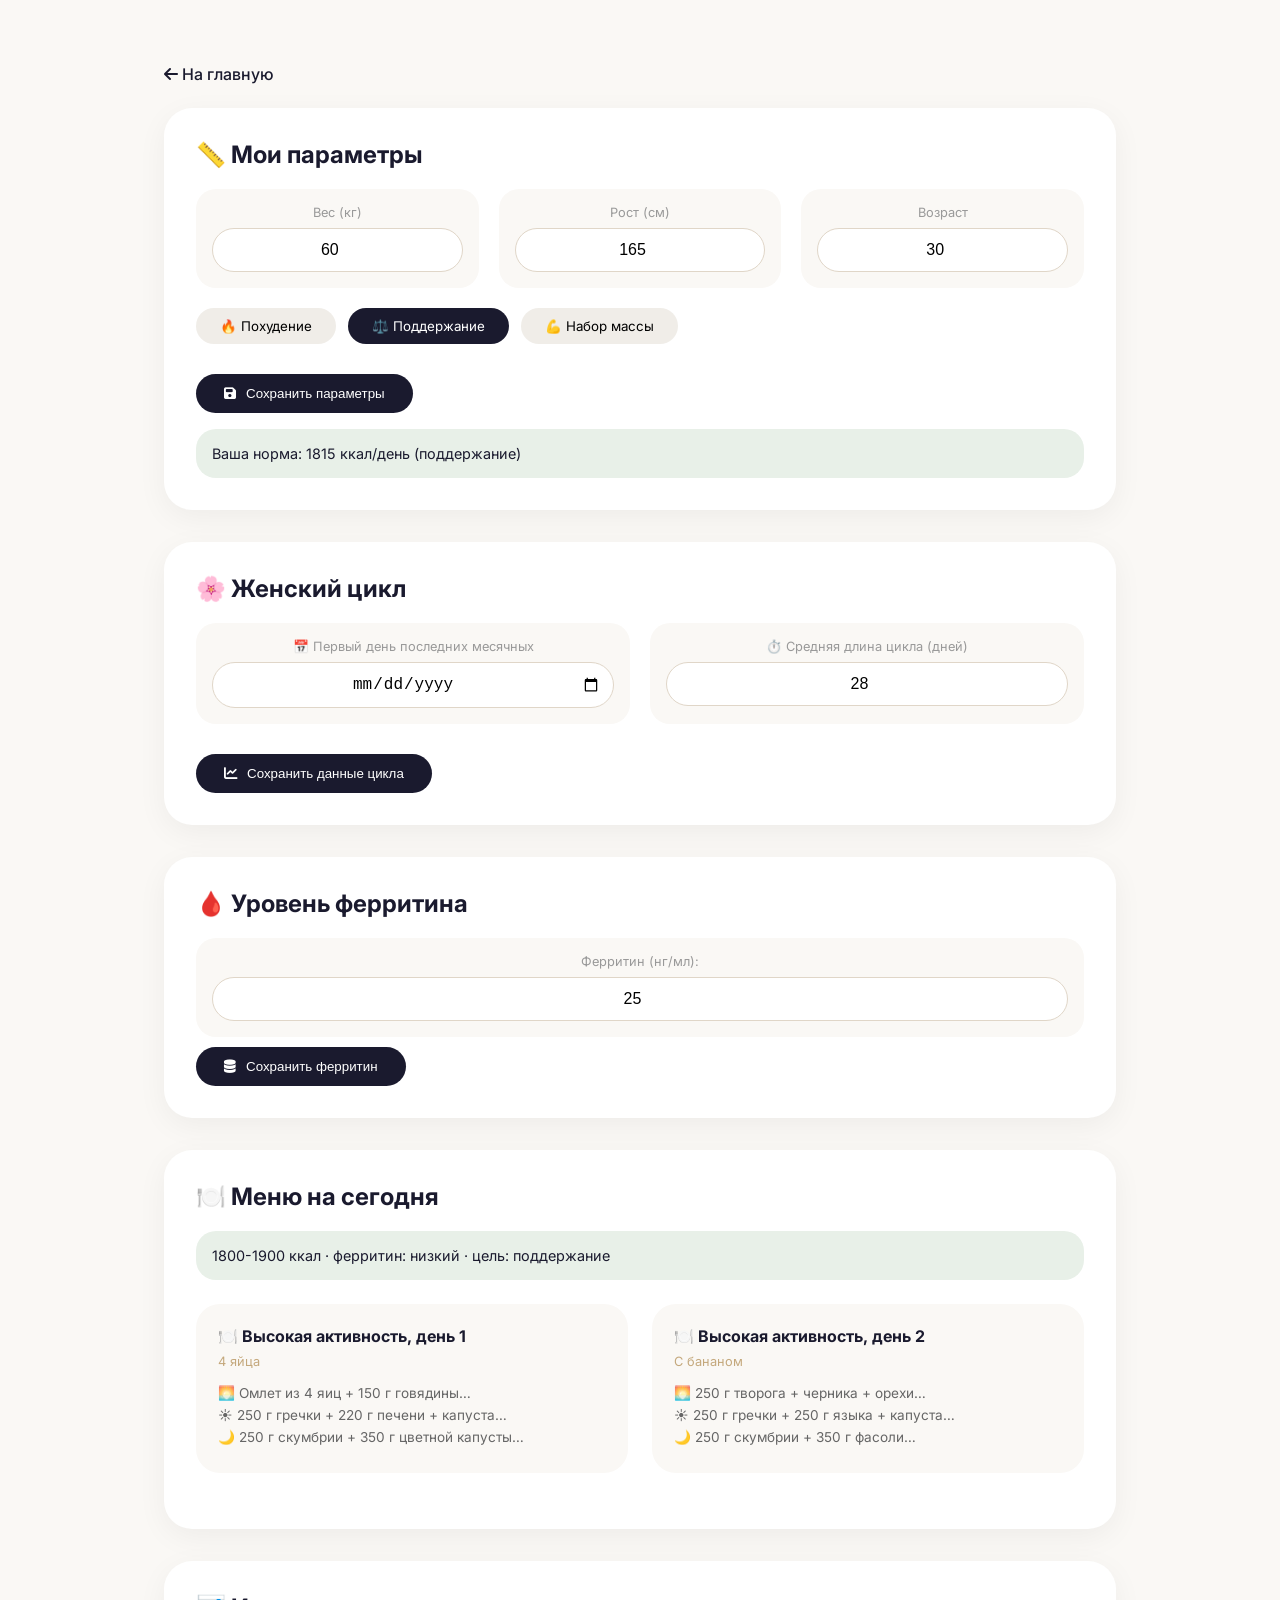
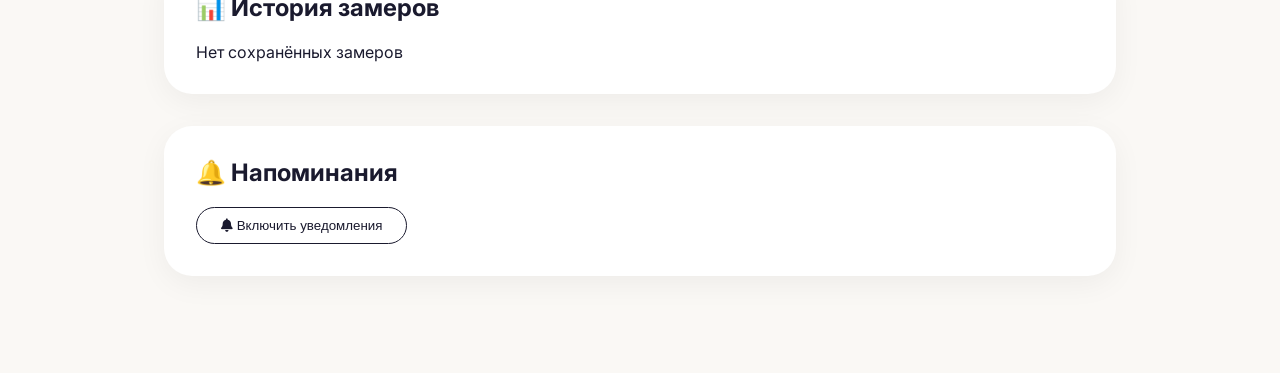
==== dashboard.html @ 151fe9fb "dashboard.html" ====
<!DOCTYPE html>
<html lang="ru">
<head>
    <meta charset="UTF-8">
    <meta name="viewport" content="width=device-width, initial-scale=1.0, viewport-fit=cover">
    <title>Личный кабинет | Валерия Радкова</title>
    <link href="https://fonts.googleapis.com/css2?family=Inter:opsz,wght@14..32,300;400;500;600;700&display=swap" rel="stylesheet">
    <link rel="stylesheet" href="https://cdnjs.cloudflare.com/ajax/libs/font-awesome/6.5.1/css/all.min.css">
    <style>
        * { margin: 0; padding: 0; box-sizing: border-box; }
        body { font-family: 'Inter', sans-serif; background: #faf8f5; color: #1a1a2e; }
        .container { max-width: 1000px; margin: 40px auto; padding: 24px; }
        .card { background: white; border-radius: 28px; padding: 32px; margin-bottom: 32px; box-shadow: 0 8px 30px rgba(0,0,0,0.05); }
        h2 { font-size: 1.5rem; margin-bottom: 20px; }
        .grid { display: grid; grid-template-columns: repeat(auto-fit, minmax(160px, 1fr)); gap: 20px; margin: 20px 0; }
        .field { background: #faf8f5; padding: 16px; border-radius: 20px; text-align: center; }
        .field label { display: block; font-size: 0.8rem; color: #999; margin-bottom: 8px; }
        .field input { width: 100%; padding: 12px; border: 1px solid #e0d6c8; border-radius: 40px; text-align: center; font-size: 1rem; }
        .goal-group { display: flex; gap: 12px; flex-wrap: wrap; margin: 20px 0; }
        .goal-btn { background: #f0ede8; border: none; padding: 10px 24px; border-radius: 40px; cursor: pointer; font-family: 'Inter', sans-serif; }
        .goal-btn.active { background: #1a1a2e; color: white; }
        .btn { background: #1a1a2e; color: white; padding: 12px 28px; border: none; border-radius: 40px; cursor: pointer; display: inline-flex; align-items: center; gap: 10px; margin-top: 10px; }
        .btn-outline { background: transparent; border: 1.5px solid #1a1a2e; color: #1a1a2e; padding: 10px 24px; border-radius: 40px; cursor: pointer; }
        .menu-grid { display: grid; grid-template-columns: repeat(auto-fit, minmax(300px, 1fr)); gap: 24px; margin: 24px 0; }
        .menu-card { background: #faf8f5; border-radius: 24px; padding: 20px; cursor: pointer; border: 2px solid transparent; }
        .menu-card.selected { border-color: #4a7c59; background: #f0f5f0; }
        .menu-card h4 { margin-bottom: 8px; }
        .menu-desc { font-size: 0.8rem; color: #c4a87c; margin-bottom: 16px; }
        .meal-preview p { font-size: 0.85rem; color: #666; margin: 6px 0; }
        .meal-detail { display: grid; grid-template-columns: repeat(auto-fit, minmax(180px, 1fr)); gap: 16px; margin: 20px 0; }
        .meal-item { background: white; padding: 16px; border-radius: 20px; }
        .recipe-link { margin-top: 10px; font-size: 0.8rem; color: #c4a87c; display: inline-block; text-decoration: none; }
        .back-link { display: inline-block; margin-bottom: 24px; color: #1a1a2e; text-decoration: none; font-weight: 500; }
        table { width: 100%; border-collapse: collapse; margin-top: 20px; }
        th, td { padding: 12px; text-align: left; border-bottom: 1px solid #eee; }
        th { background: #faf8f5; }
        .hidden { display: none; }
        .info-text { background: #e8f0e8; padding: 16px; border-radius: 20px; margin-top: 16px; font-size: 0.9rem; }
        .cycle-phase { font-weight: bold; color: #c4a87c; }
        @media (max-width: 600px) { .container { margin: 20px auto; padding: 16px; } .card { padding: 24px; } }
    </style>
</head>
<body>
<div class="container">
    <a href="index.html" class="back-link"><i class="fas fa-arrow-left"></i> На главную</a>

    <!-- Параметры -->
    <div class="card">
        <h2>📏 Мои параметры</h2>
        <div class="grid">
            <div class="field"><label>Вес (кг)</label><input type="number" id="weight" step="0.1" placeholder="55.5" value="60"></div>
            <div class="field"><label>Рост (см)</label><input type="number" id="height" step="1" placeholder="165" value="165"></div>
            <div class="field"><label>Возраст</label><input type="number" id="age" step="1" placeholder="30" value="30"></div>
        </div>
        <div class="goal-group">
            <button class="goal-btn" data-goal="loss">🔥 Похудение</button>
            <button class="goal-btn active" data-goal="maintain">⚖️ Поддержание</button>
            <button class="goal-btn" data-goal="gain">💪 Набор массы</button>
        </div>
        <button id="saveParamsBtn" class="btn"><i class="fas fa-save"></i> Сохранить параметры</button>
        <div id="calorieDisplay" class="info-text hidden"></div>
    </div>

    <!-- Календарь цикла -->
    <div class="card">
        <h2>🌸 Женский цикл</h2>
        <div class="grid">
            <div class="field"><label>📅 Первый день последних месячных</label><input type="date" id="lastPeriod"></div>
            <div class="field"><label>⏱️ Средняя длина цикла (дней)</label><input type="number" id="cycleLength" value="28" min="21" max="35"></div>
        </div>
        <button id="saveCycleBtn" class="btn"><i class="fas fa-chart-line"></i> Сохранить данные цикла</button>
        <div id="cycleDisplay" class="info-text hidden"></div>
    </div>

    <!-- Ферритин -->
    <div class="card">
        <h2>🩸 Уровень ферритина</h2>
        <div class="field"><label>Ферритин (нг/мл):</label><input type="number" id="ferritin" step="1" placeholder="например, 25" value="25"></div>
        <button id="saveFerritinBtn" class="btn"><i class="fas fa-database"></i> Сохранить ферритин</button>
    </div>

    <!-- Меню -->
    <div class="card" id="menuBlock">
        <h2>🍽️ Меню на сегодня</h2>
        <div id="menuInfo" class="info-text"></div>
        <div id="menuOptions" class="menu-grid"></div>
        <div id="selectedMenuBlock" class="hidden" style="margin-top: 32px; padding: 24px; background: #e8f0e8; border-radius: 24px;">
            <h3>✅ Вы выбрали меню:</h3>
            <div id="selectedMenuDetails"></div>
            <button id="saveMenuBtn" class="btn"><i class="fas fa-heart"></i> Сохранить в мою кулинарную книгу</button>
        </div>
    </div>

    <!-- История -->
    <div class="card">
        <h2>📊 История замеров</h2>
        <div id="historyTable"></div>
    </div>

    <!-- Напоминания -->
    <div class="card">
        <h2>🔔 Напоминания</h2>
        <button id="notifyBtn" class="btn-outline"><i class="fas fa-bell"></i> Включить уведомления</button>
    </div>
</div>

<script>
    // ========== БАЗА МЕНЮ ==========
    const MENUS = {
        low: {
            1200: [
                { id: "low_1200_1", title: "Восстанавливающее меню, день 1", desc: "Насыщено железом", breakfast: "Омлет из 2 яиц + 50 г говядины + шпинат + перец", lunch: "120 г гречки + 100 г печени + салат из капусты", dinner: "130 г скумбрии + 200 г цветной капусты", snack: "150 мл кефира" },
                { id: "low_1200_2", title: "Восстанавливающее меню, день 2", desc: "Чечевица и печень", breakfast: "2 яйца пашот + 100 г говядины + руккола", lunch: "150 г чечевичного супа + 100 г курицы", dinner: "150 г куриной печени + 200 г брокколи", snack: "1 яблоко" }
            ],
            1350: [
                { id: "low_1350_1", title: "Энергия + железо, день 1", desc: "+ яйцо и овощи", breakfast: "Омлет из 2 яиц + 70 г говядины + шпинат", lunch: "150 г гречки + 120 г печени + капуста", dinner: "170 г скумбрии + 200 г цветной капусты", snack: "150 мл кефира + ягоды" },
                { id: "low_1350_2", title: "Энергия + железо, день 2", desc: "С апельсином", breakfast: "2 яйца пашот + 120 г говядины + руккола", lunch: "170 г чечевичного супа + 120 г курицы", dinner: "170 г куриной печени + 200 г брокколи", snack: "1 апельсин + орехи" }
            ],
            1450: [
                { id: "low_1450_1", title: "Плюс творог, день 1", desc: "+ творог", breakfast: "Омлет + 70 г говядины + шпинат", lunch: "170 г гречки + 120 г печени + капуста", dinner: "170 г скумбрии + 200 г цветной капусты", snack: "150 мл кефира + черника" },
                { id: "low_1450_2", title: "Плюс творог, день 2", desc: "Творог на завтрак", breakfast: "150 г творога + черника + орехи", lunch: "170 г гречки + 150 г языка + капуста", dinner: "170 г скумбрии + 200 г фасоли", snack: "1 апельсин + миндаль" }
            ],
            1550: [
                { id: "low_1550_1", title: "Максимум белка, день 1", desc: "3 яйца", breakfast: "Омлет из 3 яиц + 80 г говядины", lunch: "180 г гречки + 150 г печени + капуста", dinner: "180 г скумбрии + 220 г цветной капусты", snack: "200 мл кефира + черника" },
                { id: "low_1550_2", title: "Максимум белка, день 2", desc: "С фруктами", breakfast: "2 яйца пашот + 150 г говядины", lunch: "180 г чечевичного супа + 150 г курицы", dinner: "180 г куриной печени + 220 г брокколи", snack: "1 яблоко + 1 апельсин + орехи" }
            ],
            1650: [
                { id: "low_1650_1", title: "Усиленное меню, день 1", desc: "2 тоста", breakfast: "Омлет + 100 г говядины + шпинат + тост", lunch: "200 г гречки + 180 г печени + капуста", dinner: "200 г скумбрии + 250 г цветной капусты", snack: "200 мл кефира + черника + орехи" },
                { id: "low_1650_2", title: "Усиленное меню, день 2", desc: "С грушей", breakfast: "200 г творога + черника + орехи", lunch: "200 г гречки + 200 г языка + капуста", dinner: "200 г скумбрии + 250 г фасоли", snack: "1 апельсин + 1 киви + орехи" }
            ],
            1750: [
                { id: "low_1750_1", title: "Интенсивное, день 1", desc: "Максимум овощей", breakfast: "Омлет + 120 г говядины + шпинат + тост", lunch: "220 г гречки + 200 г печени + капуста", dinner: "220 г скумбрии + 300 г цветной капусты", snack: "200 мл кефира + черника + яблоко" },
                { id: "low_1750_2", title: "Интенсивное, день 2", desc: "Двойной перекус", breakfast: "2 яйца пашот + 200 г говядины", lunch: "220 г чечевичного супа + 200 г курицы", dinner: "220 г куриной печени + 300 г брокколи", snack: "яблоко + апельсин + груша + орехи" }
            ],
            1850: [
                { id: "low_1850_1", title: "Высокая активность, день 1", desc: "4 яйца", breakfast: "Омлет из 4 яиц + 150 г говядины", lunch: "250 г гречки + 220 г печени + капуста", dinner: "250 г скумбрии + 350 г цветной капусты", snack: "250 мл кефира + черника + яблоко" },
                { id: "low_1850_2", title: "Высокая активность, день 2", desc: "С бананом", breakfast: "250 г творога + черника + орехи", lunch: "250 г гречки + 250 г языка + капуста", dinner: "250 г скумбрии + 350 г фасоли", snack: "апельсин + банан + орехи" }
            ],
            1950: [
                { id: "low_1950_1", title: "Максимальная порция, день 1", desc: "Сытное", breakfast: "Омлет из 4 яиц + 180 г говядины", lunch: "280 г гречки + 250 г печени + капуста", dinner: "280 г скумбрии + 400 г цветной капусты", snack: "250 мл кефира + черника + яблоко + груша" },
                { id: "low_1950_2", title: "Максимальная порция, день 2", desc: "Суп-пюре", breakfast: "2 яйца пашот + 280 г говядины", lunch: "280 г чечевичного супа + 280 г курицы", dinner: "280 г куриной печени + 400 г брокколи", snack: "яблоко + апельсин + груша + банан + орехи" }
            ]
        },
        normal: {
            1550: [
                { id: "normal_1550_1", title: "Базовое меню", desc: "Сбалансированное", breakfast: "Овсянка + 2 яйца", lunch: "Гречка с курицей + овощи", dinner: "Рыба на пару + салат", snack: "Кефир" }
            ]
        }
    };

    let currentGoal = "maintain";
    let selectedMenu = null;

    // Функции
    function getFerritinStatus(val) { if (!val && val!==0) return "normal"; if (val < 50) return "low"; if (val <= 150) return "normal"; return "high"; }
    function getTargetCalories(w,h,a,g) { let bmr = 10*w + 6.25*h - 5*a - 161; let tdee = bmr * 1.375; if (g==="loss") return Math.round(tdee*0.85); if (g==="gain") return Math.round(tdee*1.1); return Math.round(tdee); }
    function findNearestRange(cal) { let ranges = [1200,1350,1450,1550,1650,1750,1850,1950]; return ranges.reduce((a,b) => Math.abs(b-cal) < Math.abs(a-cal) ? b : a); }
    function getRangeName(cal) { let names = {1200:"1200-1300",1350:"1300-1400",1450:"1400-1500",1550:"1500-1600",1650:"1600-1700",1750:"1700-1800",1850:"1800-1900",1950:"1900-2000"}; return names[cal] || "1500-1600"; }

    function updateCalorieDisplay() {
        let w = parseFloat(document.getElementById('weight').value);
        let h = parseFloat(document.getElementById('height').value);
        let a = parseFloat(document.getElementById('age').value);
        if (w && h && a) {
            let cal = getTargetCalories(w,h,a,currentGoal);
            document.getElementById('calorieDisplay').innerHTML = `Ваша норма: ${cal} ккал/день (${currentGoal === "loss" ? "дефицит" : (currentGoal === "gain" ? "профицит" : "поддержание")})`;
            document.getElementById('calorieDisplay').classList.remove('hidden');
        }
    }

    function updateCycleDisplay() {
        let lastPeriod = document.getElementById('lastPeriod').value;
        let cycleLen = parseInt(document.getElementById('cycleLength').value) || 28;
        if (!lastPeriod) { document.getElementById('cycleDisplay').classList.add('hidden'); return; }
        let start = new Date(lastPeriod);
        let today = new Date();
        let daysDiff = Math.floor((today - start) / (1000*3600*24));
        let dayInCycle = (daysDiff % cycleLen) + 1;
        let ovulationDay = Math.floor(cycleLen/2);
        let phase = "";
        if (dayInCycle <= 7) phase = "🩸 Менструация";
        else if (dayInCycle <= ovulationDay-2) phase = "🌱 Фолликулярная фаза";
        else if (dayInCycle <= ovulationDay+2) phase = "🥚 Овуляция";
        else phase = "🍂 Лютеиновая фаза";
        document.getElementById('cycleDisplay').innerHTML = `📅 День цикла: ${dayInCycle} — ${phase}`;
        document.getElementById('cycleDisplay').classList.remove('hidden');
    }

    function renderMenus() {
        let w = parseFloat(document.getElementById('weight').value);
        let h = parseFloat(document.getElementById('height').value);
        let a = parseFloat(document.getElementById('age').value);
        if (!w || !h || !a) { alert("Заполните вес, рост и возраст"); return; }
        let cal = getTargetCalories(w,h,a,currentGoal);
        let range = findNearestRange(cal);
        let ferVal = document.getElementById('ferritin').value ? parseFloat(document.getElementById('ferritin').value) : null;
        let ferStatus = getFerritinStatus(ferVal);
        let menus = (ferStatus === "low" && MENUS.low[range]) ? MENUS.low[range] : MENUS.normal[1550];
        let rangeName = getRangeName(range);
        document.getElementById('menuInfo').innerHTML = `${rangeName} ккал · ферритин: ${ferStatus === "low" ? "низкий" : "норма"} · цель: ${currentGoal === "loss" ? "похудение" : (currentGoal === "gain" ? "набор" : "поддержание")}`;
        let container = document.getElementById('menuOptions');
        container.innerHTML = menus.map((m,idx) => `<div class="menu-card" data-idx="${idx}"><h4>🍽️ ${m.title}</h4><div class="menu-desc">${m.desc}</div><div class="meal-preview"><p>🌅 ${m.breakfast.substring(0,50)}…</p><p>☀️ ${m.lunch.substring(0,50)}…</p><p>🌙 ${m.dinner.substring(0,50)}…</p></div></div>`).join('');
        window.currentMenus = menus;
        document.querySelectorAll('.menu-card').forEach(card => { card.onclick = () => { document.querySelectorAll('.menu-card').forEach(c=>c.classList.remove('selected')); card.classList.add('selected'); let idx = parseInt(card.dataset.idx); selectedMenu = window.currentMenus[idx]; displaySelectedMenu(selectedMenu); }; });
    }

    function displaySelectedMenu(menu) {
        document.getElementById('selectedMenuDetails').innerHTML = `<div class="meal-detail"><div class="meal-item"><h5>🌅 Завтрак</h5><p>${menu.breakfast}</p><a class="recipe-link" href="https://eda.ru/recepty?q=${encodeURIComponent(menu.breakfast.split('+')[0])}" target="_blank">Найти рецепт →</a></div><div class="meal-item"><h5>☀️ Обед</h5><p>${menu.lunch}</p><a class="recipe-link" href="https://eda.ru/recepty?q=${encodeURIComponent(menu.lunch.split('+')[0])}" target="_blank">Найти рецепт →</a></div><div class="meal-item"><h5>🌙 Ужин</h5><p>${menu.dinner}</p><a class="recipe-link" href="https://eda.ru/recepty?q=${encodeURIComponent(menu.dinner.split('+')[0])}" target="_blank">Найти рецепт →</a></div><div class="meal-item"><h5>🍎 Перекус</h5><p>${menu.snack}</p><a class="recipe-link" href="https://eda.ru/recepty?q=${encodeURIComponent(menu.snack.split(',')[0])}" target="_blank">Найти рецепт →</a></div></div>`;
        document.getElementById('selectedMenuBlock').classList.remove('hidden');
    }

    function saveParams() {
        let w = document.getElementById('weight').value;
        let h = document.getElementById('height').value;
        let a = document.getElementById('age').value;
        let measurements = JSON.parse(localStorage.getItem('user_measurements') || '[]');
        measurements.push({ date: new Date().toISOString(), weight: w, height: h, age: a, goal: currentGoal });
        localStorage.setItem('user_measurements', JSON.stringify(measurements));
        renderHistory();
        updateCalorieDisplay();
        renderMenus();
        alert("Параметры сохранены");
    }

    function saveCycleData() {
        let lastPeriod = document.getElementById('lastPeriod').value;
        let cycleLength = document.getElementById('cycleLength').value;
        if (lastPeriod) localStorage.setItem('user_last_period', lastPeriod);
        localStorage.setItem('user_cycle_length', cycleLength);
        updateCycleDisplay();
        alert("Данные цикла сохранены");
    }

    function renderHistory() {
        let history = JSON.parse(localStorage.getItem('user_measurements') || '[]');
        let container = document.getElementById('historyTable');
        if (history.length === 0) { container.innerHTML = "<p>Нет сохранённых замеров</p>"; return; }
        let html = '<tr><thead><tr><th>Дата</th><th>Вес</th><th>Рост</th><th>Возраст</th><th>Цель</th></tr></thead><tbody>';
        history.slice().reverse().forEach(h => { html += `<tr><td>${new Date(h.date).toLocaleDateString()}</td><td>${h.weight || "-"} кг</td><td>${h.height || "-"} см</td><td>${h.age || "-"}</td><td>${h.goal === "loss" ? "похудение" : (h.goal === "gain" ? "набор" : "поддержание")}</td></tr>`; });
        html += '</tbody></table>';
        container.innerHTML = html;
    }

    function saveMenuToLocal() {
        if (!selectedMenu) { alert("Сначала выберите меню"); return; }
        let saved = JSON.parse(localStorage.getItem('saved_menus') || '[]');
        if (saved.some(m => m.id === selectedMenu.id)) { alert("Меню уже сохранено"); return; }
        saved.push({ ...selectedMenu, savedAt: new Date().toISOString() });
        localStorage.setItem('saved_menus', JSON.stringify(saved));
        alert("Меню сохранено в кулинарную книгу!");
    }

    // Инициализация
    function init() {
        document.getElementById('saveParamsBtn').onclick = saveParams;
        document.getElementById('saveFerritinBtn').onclick = () => renderMenus();
        document.getElementById('saveCycleBtn').onclick = saveCycleData;
        document.getElementById('saveMenuBtn').onclick = saveMenuToLocal;
        document.getElementById('notifyBtn').onclick = () => { if (Notification.permission !== 'granted') Notification.requestPermission().then(p => { if (p === 'granted') alert("Уведомления включены"); }); else alert("Уведомления уже разрешены"); };
        document.querySelectorAll('.goal-btn').forEach(btn => { btn.onclick = () => { document.querySelectorAll('.goal-btn').forEach(b=>b.classList.remove('active')); btn.classList.add('active'); currentGoal = btn.dataset.goal; updateCalorieDisplay(); renderMenus(); }; });
        // Загрузка сохранённых данных
        let savedLastPeriod = localStorage.getItem('user_last_period');
        let savedCycleLength = localStorage.getItem('user_cycle_length');
        if (savedLastPeriod) document.getElementById('lastPeriod').value = savedLastPeriod;
        if (savedCycleLength) document.getElementById('cycleLength').value = savedCycleLength;
        renderHistory();
        updateCalorieDisplay();
        updateCycleDisplay();
        if (document.getElementById('weight').value && document.getElementById('height').value && document.getElementById('age').value) renderMenus();
    }
    init();
</script>
</body>
</html>
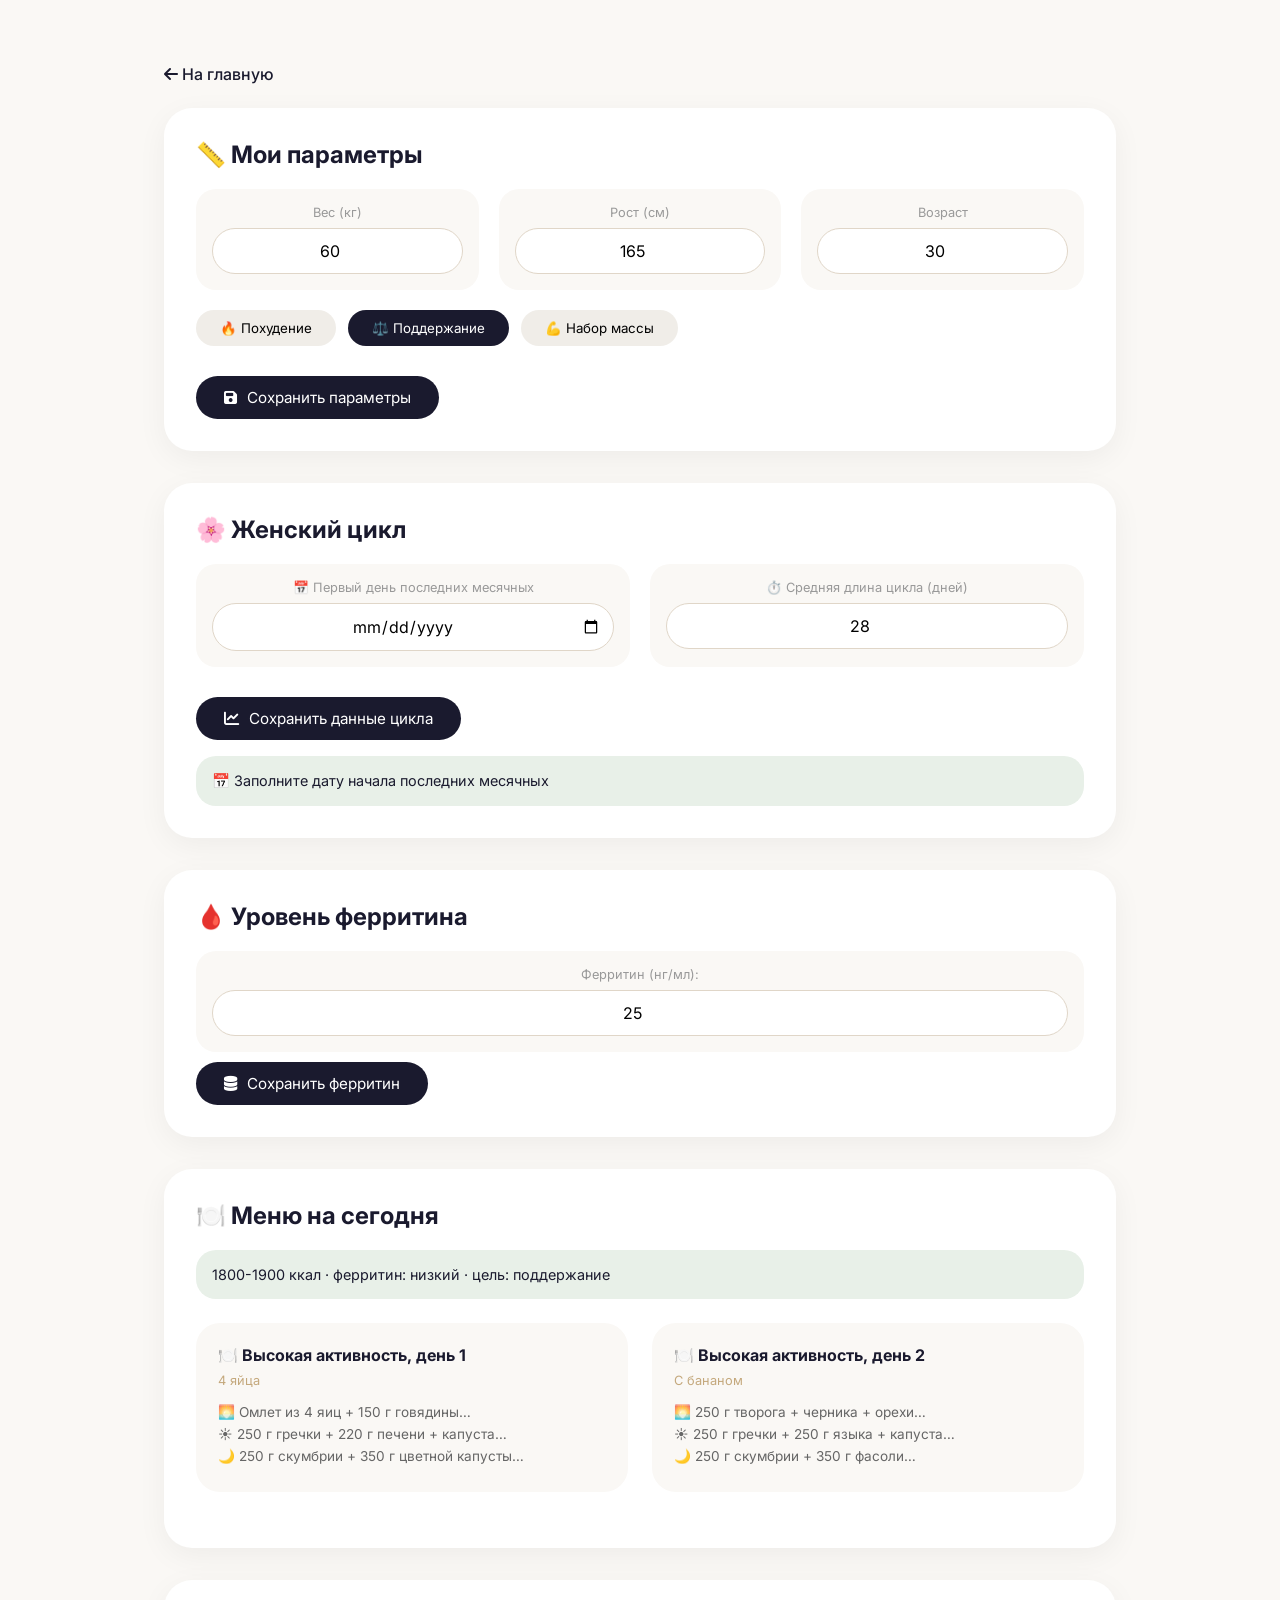
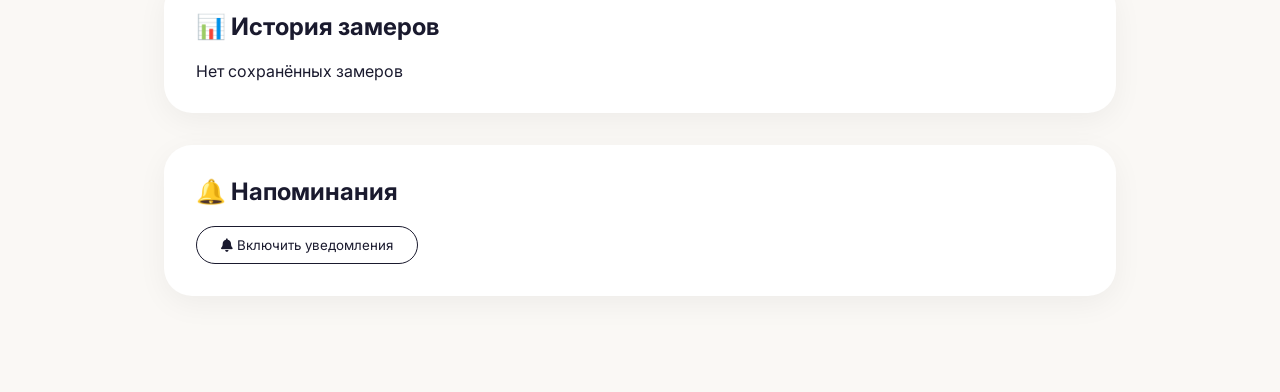
==== commit bd5a06c9: "dashboard.html" ====
--- a/dashboard.html
+++ b/dashboard.html
@@ -15,14 +15,14 @@
         .grid { display: grid; grid-template-columns: repeat(auto-fit, minmax(160px, 1fr)); gap: 20px; margin: 20px 0; }
         .field { background: #faf8f5; padding: 16px; border-radius: 20px; text-align: center; }
         .field label { display: block; font-size: 0.8rem; color: #999; margin-bottom: 8px; }
-        .field input { width: 100%; padding: 12px; border: 1px solid #e0d6c8; border-radius: 40px; text-align: center; font-size: 1rem; }
+        .field input { width: 100%; padding: 12px; border: 1px solid #e0d6c8; border-radius: 40px; text-align: center; font-size: 1rem; font-family: 'Inter', sans-serif; }
         .goal-group { display: flex; gap: 12px; flex-wrap: wrap; margin: 20px 0; }
-        .goal-btn { background: #f0ede8; border: none; padding: 10px 24px; border-radius: 40px; cursor: pointer; font-family: 'Inter', sans-serif; }
+        .goal-btn { background: #f0ede8; border: none; padding: 10px 24px; border-radius: 40px; cursor: pointer; font-family: 'Inter', sans-serif; transition: all 0.2s; }
         .goal-btn.active { background: #1a1a2e; color: white; }
-        .btn { background: #1a1a2e; color: white; padding: 12px 28px; border: none; border-radius: 40px; cursor: pointer; display: inline-flex; align-items: center; gap: 10px; margin-top: 10px; }
-        .btn-outline { background: transparent; border: 1.5px solid #1a1a2e; color: #1a1a2e; padding: 10px 24px; border-radius: 40px; cursor: pointer; }
-        .menu-grid { display: grid; grid-template-columns: repeat(auto-fit, minmax(300px, 1fr)); gap: 24px; margin: 24px 0; }
-        .menu-card { background: #faf8f5; border-radius: 24px; padding: 20px; cursor: pointer; border: 2px solid transparent; }
+        .btn { background: #1a1a2e; color: white; padding: 12px 28px; border: none; border-radius: 40px; cursor: pointer; display: inline-flex; align-items: center; gap: 10px; font-family: 'Inter', sans-serif; font-size: 0.95rem; margin-top: 10px; }
+        .btn-outline { background: transparent; border: 1.5px solid #1a1a2e; color: #1a1a2e; padding: 10px 24px; border-radius: 40px; cursor: pointer; font-family: 'Inter', sans-serif; }
+        .menu-grid { display: grid; grid-template-columns: repeat(auto-fit, minmax(320px, 1fr)); gap: 24px; margin: 24px 0; }
+        .menu-card { background: #faf8f5; border-radius: 24px; padding: 20px; cursor: pointer; border: 2px solid transparent; transition: all 0.2s; }
         .menu-card.selected { border-color: #4a7c59; background: #f0f5f0; }
         .menu-card h4 { margin-bottom: 8px; }
         .menu-desc { font-size: 0.8rem; color: #c4a87c; margin-bottom: 16px; }
@@ -157,6 +157,7 @@
     function findNearestRange(cal) { let ranges = [1200,1350,1450,1550,1650,1750,1850,1950]; return ranges.reduce((a,b) => Math.abs(b-cal) < Math.abs(a-cal) ? b : a); }
     function getRangeName(cal) { let names = {1200:"1200-1300",1350:"1300-1400",1450:"1400-1500",1550:"1500-1600",1650:"1600-1700",1750:"1700-1800",1850:"1800-1900",1950:"1900-2000"}; return names[cal] || "1500-1600"; }
 
+    // Отображение калорий
     function updateCalorieDisplay() {
         let w = parseFloat(document.getElementById('weight').value);
         let h = parseFloat(document.getElementById('height').value);
@@ -165,13 +166,20 @@
             let cal = getTargetCalories(w,h,a,currentGoal);
             document.getElementById('calorieDisplay').innerHTML = `Ваша норма: ${cal} ккал/день (${currentGoal === "loss" ? "дефицит" : (currentGoal === "gain" ? "профицит" : "поддержание")})`;
             document.getElementById('calorieDisplay').classList.remove('hidden');
-        }
-    }
-
+        } else {
+            document.getElementById('calorieDisplay').classList.add('hidden');
+        }
+    }
+
+    // Отображение цикла
     function updateCycleDisplay() {
         let lastPeriod = document.getElementById('lastPeriod').value;
         let cycleLen = parseInt(document.getElementById('cycleLength').value) || 28;
-        if (!lastPeriod) { document.getElementById('cycleDisplay').classList.add('hidden'); return; }
+        if (!lastPeriod) { 
+            document.getElementById('cycleDisplay').innerHTML = "📅 Заполните дату начала последних месячных";
+            document.getElementById('cycleDisplay').classList.remove('hidden');
+            return; 
+        }
         let start = new Date(lastPeriod);
         let today = new Date();
         let daysDiff = Math.floor((today - start) / (1000*3600*24));
@@ -186,88 +194,207 @@
         document.getElementById('cycleDisplay').classList.remove('hidden');
     }
 
+    // Сохранение параметров (вес, рост, возраст, цель)
+    function saveParams() {
+        let w = document.getElementById('weight').value;
+        let h = document.getElementById('height').value;
+        let a = document.getElementById('age').value;
+        
+        if (!w || !h || !a) {
+            alert("Заполните все поля");
+            return;
+        }
+        
+        // Сохраняем в localStorage
+        let params = {
+            weight: w,
+            height: h,
+            age: a,
+            goal: currentGoal,
+            date: new Date().toISOString()
+        };
+        localStorage.setItem('user_params', JSON.stringify(params));
+        
+        // Добавляем в историю
+        let history = JSON.parse(localStorage.getItem('user_measurements') || '[]');
+        history.push({ date: new Date().toISOString(), weight: w, height: h, age: a, goal: currentGoal });
+        localStorage.setItem('user_measurements', JSON.stringify(history));
+        
+        renderHistory();
+        updateCalorieDisplay();
+        renderMenus();
+        alert("Параметры сохранены");
+    }
+
+    // Сохранение данных цикла
+    function saveCycleData() {
+        let lastPeriod = document.getElementById('lastPeriod').value;
+        let cycleLength = document.getElementById('cycleLength').value;
+        
+        if (!lastPeriod) {
+            alert("Выберите дату начала последних месячных");
+            return;
+        }
+        
+        localStorage.setItem('user_last_period', lastPeriod);
+        localStorage.setItem('user_cycle_length', cycleLength);
+        updateCycleDisplay();
+        alert("Данные цикла сохранены");
+    }
+
+    // Загрузка сохранённых данных
+    function loadSavedData() {
+        let savedParams = localStorage.getItem('user_params');
+        if (savedParams) {
+            let params = JSON.parse(savedParams);
+            document.getElementById('weight').value = params.weight;
+            document.getElementById('height').value = params.height;
+            document.getElementById('age').value = params.age;
+            currentGoal = params.goal;
+            document.querySelectorAll('.goal-btn').forEach(btn => {
+                if (btn.dataset.goal === currentGoal) {
+                    btn.classList.add('active');
+                } else {
+                    btn.classList.remove('active');
+                }
+            });
+            updateCalorieDisplay();
+        }
+        
+        let savedLastPeriod = localStorage.getItem('user_last_period');
+        let savedCycleLength = localStorage.getItem('user_cycle_length');
+        if (savedLastPeriod) document.getElementById('lastPeriod').value = savedLastPeriod;
+        if (savedCycleLength) document.getElementById('cycleLength').value = savedCycleLength;
+        updateCycleDisplay();
+    }
+
+    // Рендер меню
     function renderMenus() {
         let w = parseFloat(document.getElementById('weight').value);
         let h = parseFloat(document.getElementById('height').value);
         let a = parseFloat(document.getElementById('age').value);
-        if (!w || !h || !a) { alert("Заполните вес, рост и возраст"); return; }
-        let cal = getTargetCalories(w,h,a,currentGoal);
+        
+        if (!w || !h || !a) {
+            document.getElementById('menuInfo').innerHTML = "⚠️ Сначала заполните параметры";
+            return;
+        }
+        
+        let cal = getTargetCalories(w, h, a, currentGoal);
         let range = findNearestRange(cal);
         let ferVal = document.getElementById('ferritin').value ? parseFloat(document.getElementById('ferritin').value) : null;
         let ferStatus = getFerritinStatus(ferVal);
+        
         let menus = (ferStatus === "low" && MENUS.low[range]) ? MENUS.low[range] : MENUS.normal[1550];
         let rangeName = getRangeName(range);
+        
         document.getElementById('menuInfo').innerHTML = `${rangeName} ккал · ферритин: ${ferStatus === "low" ? "низкий" : "норма"} · цель: ${currentGoal === "loss" ? "похудение" : (currentGoal === "gain" ? "набор" : "поддержание")}`;
+        
         let container = document.getElementById('menuOptions');
-        container.innerHTML = menus.map((m,idx) => `<div class="menu-card" data-idx="${idx}"><h4>🍽️ ${m.title}</h4><div class="menu-desc">${m.desc}</div><div class="meal-preview"><p>🌅 ${m.breakfast.substring(0,50)}…</p><p>☀️ ${m.lunch.substring(0,50)}…</p><p>🌙 ${m.dinner.substring(0,50)}…</p></div></div>`).join('');
+        container.innerHTML = menus.map((m, idx) => `
+            <div class="menu-card" data-idx="${idx}">
+                <h4>🍽️ ${m.title}</h4>
+                <div class="menu-desc">${m.desc}</div>
+                <div class="meal-preview">
+                    <p>🌅 ${m.breakfast.substring(0, 50)}…</p>
+                    <p>☀️ ${m.lunch.substring(0, 50)}…</p>
+                    <p>🌙 ${m.dinner.substring(0, 50)}…</p>
+                </div>
+            </div>
+        `).join('');
+        
         window.currentMenus = menus;
-        document.querySelectorAll('.menu-card').forEach(card => { card.onclick = () => { document.querySelectorAll('.menu-card').forEach(c=>c.classList.remove('selected')); card.classList.add('selected'); let idx = parseInt(card.dataset.idx); selectedMenu = window.currentMenus[idx]; displaySelectedMenu(selectedMenu); }; });
+        
+        document.querySelectorAll('.menu-card').forEach(card => {
+            card.onclick = () => {
+                document.querySelectorAll('.menu-card').forEach(c => c.classList.remove('selected'));
+                card.classList.add('selected');
+                let idx = parseInt(card.dataset.idx);
+                selectedMenu = window.currentMenus[idx];
+                displaySelectedMenu(selectedMenu);
+            };
+        });
     }
 
     function displaySelectedMenu(menu) {
-        document.getElementById('selectedMenuDetails').innerHTML = `<div class="meal-detail"><div class="meal-item"><h5>🌅 Завтрак</h5><p>${menu.breakfast}</p><a class="recipe-link" href="https://eda.ru/recepty?q=${encodeURIComponent(menu.breakfast.split('+')[0])}" target="_blank">Найти рецепт →</a></div><div class="meal-item"><h5>☀️ Обед</h5><p>${menu.lunch}</p><a class="recipe-link" href="https://eda.ru/recepty?q=${encodeURIComponent(menu.lunch.split('+')[0])}" target="_blank">Найти рецепт →</a></div><div class="meal-item"><h5>🌙 Ужин</h5><p>${menu.dinner}</p><a class="recipe-link" href="https://eda.ru/recepty?q=${encodeURIComponent(menu.dinner.split('+')[0])}" target="_blank">Найти рецепт →</a></div><div class="meal-item"><h5>🍎 Перекус</h5><p>${menu.snack}</p><a class="recipe-link" href="https://eda.ru/recepty?q=${encodeURIComponent(menu.snack.split(',')[0])}" target="_blank">Найти рецепт →</a></div></div>`;
+        document.getElementById('selectedMenuDetails').innerHTML = `
+            <div class="meal-detail">
+                <div class="meal-item"><h5>🌅 Завтрак</h5><p>${menu.breakfast}</p><a class="recipe-link" href="https://eda.ru/recepty?q=${encodeURIComponent(menu.breakfast.split('+')[0])}" target="_blank">Найти рецепт →</a></div>
+                <div class="meal-item"><h5>☀️ Обед</h5><p>${menu.lunch}</p><a class="recipe-link" href="https://eda.ru/recepty?q=${encodeURIComponent(menu.lunch.split('+')[0])}" target="_blank">Найти рецепт →</a></div>
+                <div class="meal-item"><h5>🌙 Ужин</h5><p>${menu.dinner}</p><a class="recipe-link" href="https://eda.ru/recepty?q=${encodeURIComponent(menu.dinner.split('+')[0])}" target="_blank">Найти рецепт →</a></div>
+                <div class="meal-item"><h5>🍎 Перекус</h5><p>${menu.snack}</p><a class="recipe-link" href="https://eda.ru/recepty?q=${encodeURIComponent(menu.snack.split(',')[0])}" target="_blank">Найти рецепт →</a></div>
+            </div>
+        `;
         document.getElementById('selectedMenuBlock').classList.remove('hidden');
     }
 
-    function saveParams() {
-        let w = document.getElementById('weight').value;
-        let h = document.getElementById('height').value;
-        let a = document.getElementById('age').value;
-        let measurements = JSON.parse(localStorage.getItem('user_measurements') || '[]');
-        measurements.push({ date: new Date().toISOString(), weight: w, height: h, age: a, goal: currentGoal });
-        localStorage.setItem('user_measurements', JSON.stringify(measurements));
-        renderHistory();
-        updateCalorieDisplay();
-        renderMenus();
-        alert("Параметры сохранены");
-    }
-
-    function saveCycleData() {
-        let lastPeriod = document.getElementById('lastPeriod').value;
-        let cycleLength = document.getElementById('cycleLength').value;
-        if (lastPeriod) localStorage.setItem('user_last_period', lastPeriod);
-        localStorage.setItem('user_cycle_length', cycleLength);
-        updateCycleDisplay();
-        alert("Данные цикла сохранены");
-    }
-
+    // Сохранение меню
+    function saveMenuToLocal() {
+        if (!selectedMenu) {
+            alert("Сначала выберите меню");
+            return;
+        }
+        let saved = JSON.parse(localStorage.getItem('saved_menus') || '[]');
+        if (saved.some(m => m.id === selectedMenu.id)) {
+            alert("Это меню уже сохранено");
+            return;
+        }
+        saved.push({ ...selectedMenu, savedAt: new Date().toISOString() });
+        localStorage.setItem('saved_menus', JSON.stringify(saved));
+        alert("Меню сохранено в вашу кулинарную книгу!");
+    }
+
+    // История замеров
     function renderHistory() {
         let history = JSON.parse(localStorage.getItem('user_measurements') || '[]');
         let container = document.getElementById('historyTable');
-        if (history.length === 0) { container.innerHTML = "<p>Нет сохранённых замеров</p>"; return; }
-        let html = '<tr><thead><tr><th>Дата</th><th>Вес</th><th>Рост</th><th>Возраст</th><th>Цель</th></tr></thead><tbody>';
-        history.slice().reverse().forEach(h => { html += `<tr><td>${new Date(h.date).toLocaleDateString()}</td><td>${h.weight || "-"} кг</td><td>${h.height || "-"} см</td><td>${h.age || "-"}</td><td>${h.goal === "loss" ? "похудение" : (h.goal === "gain" ? "набор" : "поддержание")}</td></tr>`; });
+        if (history.length === 0) {
+            container.innerHTML = "<p>Нет сохранённых замеров</p>";
+            return;
+        }
+        let html = '<table><thead><tr><th>Дата</th><th>Вес</th><th>Рост</th><th>Возраст</th><th>Цель</th></tr></thead><tbody>';
+        history.slice().reverse().forEach(h => {
+            html += `<tr><td>${new Date(h.date).toLocaleDateString()}</td><td>${h.weight || "-"} кг</td><td>${h.height || "-"} см</td><td>${h.age || "-"}</td><td>${h.goal === "loss" ? "похудение" : (h.goal === "gain" ? "набор" : "поддержание")}</td></tr>`;
+        });
         html += '</tbody></table>';
         container.innerHTML = html;
     }
 
-    function saveMenuToLocal() {
-        if (!selectedMenu) { alert("Сначала выберите меню"); return; }
-        let saved = JSON.parse(localStorage.getItem('saved_menus') || '[]');
-        if (saved.some(m => m.id === selectedMenu.id)) { alert("Меню уже сохранено"); return; }
-        saved.push({ ...selectedMenu, savedAt: new Date().toISOString() });
-        localStorage.setItem('saved_menus', JSON.stringify(saved));
-        alert("Меню сохранено в кулинарную книгу!");
-    }
-
     // Инициализация
     function init() {
+        // Кнопки
         document.getElementById('saveParamsBtn').onclick = saveParams;
         document.getElementById('saveFerritinBtn').onclick = () => renderMenus();
         document.getElementById('saveCycleBtn').onclick = saveCycleData;
         document.getElementById('saveMenuBtn').onclick = saveMenuToLocal;
-        document.getElementById('notifyBtn').onclick = () => { if (Notification.permission !== 'granted') Notification.requestPermission().then(p => { if (p === 'granted') alert("Уведомления включены"); }); else alert("Уведомления уже разрешены"); };
-        document.querySelectorAll('.goal-btn').forEach(btn => { btn.onclick = () => { document.querySelectorAll('.goal-btn').forEach(b=>b.classList.remove('active')); btn.classList.add('active'); currentGoal = btn.dataset.goal; updateCalorieDisplay(); renderMenus(); }; });
-        // Загрузка сохранённых данных
-        let savedLastPeriod = localStorage.getItem('user_last_period');
-        let savedCycleLength = localStorage.getItem('user_cycle_length');
-        if (savedLastPeriod) document.getElementById('lastPeriod').value = savedLastPeriod;
-        if (savedCycleLength) document.getElementById('cycleLength').value = savedCycleLength;
+        document.getElementById('notifyBtn').onclick = () => {
+            if (Notification.permission !== 'granted') {
+                Notification.requestPermission().then(p => { if (p === 'granted') alert("Уведомления включены"); });
+            } else {
+                alert("Уведомления уже разрешены");
+            }
+        };
+        
+        // Кнопки цели
+        document.querySelectorAll('.goal-btn').forEach(btn => {
+            btn.onclick = () => {
+                document.querySelectorAll('.goal-btn').forEach(b => b.classList.remove('active'));
+                btn.classList.add('active');
+                currentGoal = btn.dataset.goal;
+                updateCalorieDisplay();
+                renderMenus();
+            };
+        });
+        
+        // Загружаем сохранённые данные
+        loadSavedData();
         renderHistory();
-        updateCalorieDisplay();
-        updateCycleDisplay();
-        if (document.getElementById('weight').value && document.getElementById('height').value && document.getElementById('age').value) renderMenus();
-    }
+        
+        // Если есть параметры, показываем меню
+        if (document.getElementById('weight').value && document.getElementById('height').value && document.getElementById('age').value) {
+            renderMenus();
+        }
+    }
+    
     init();
 </script>
 </body>
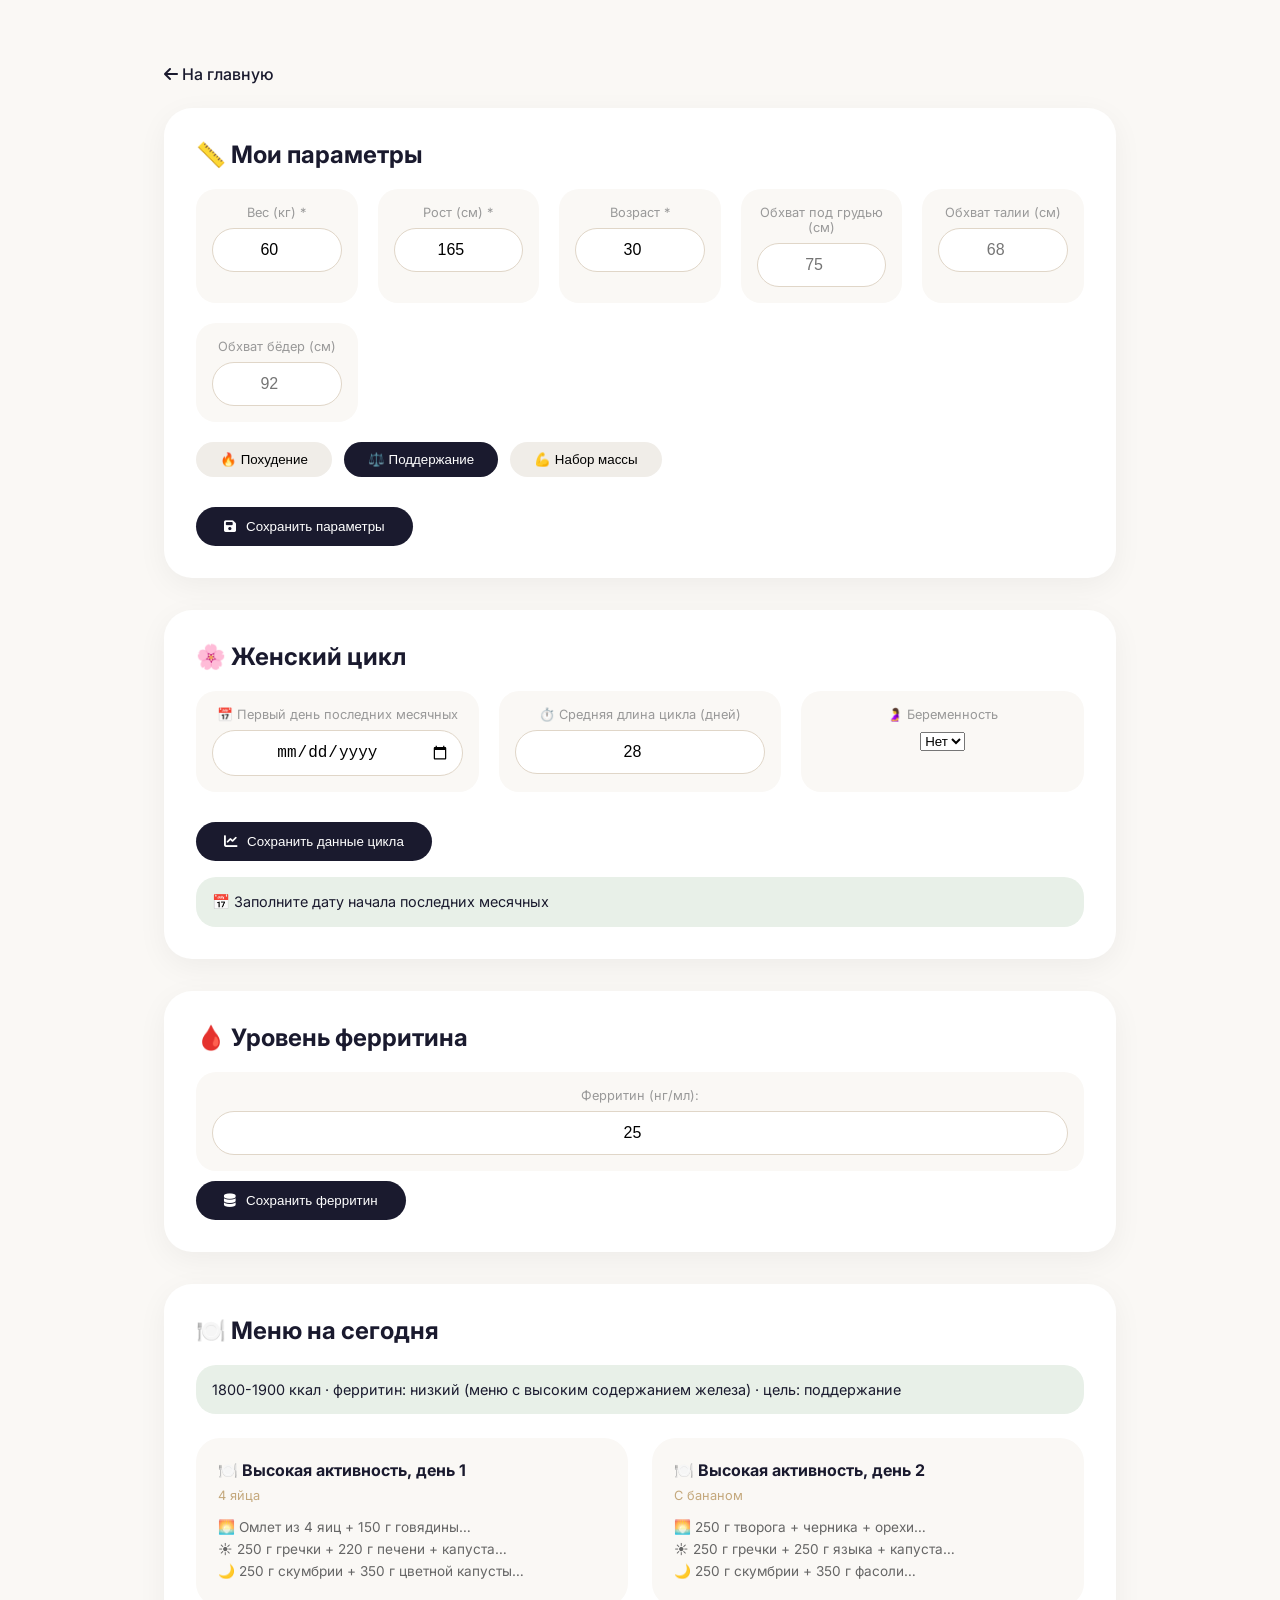
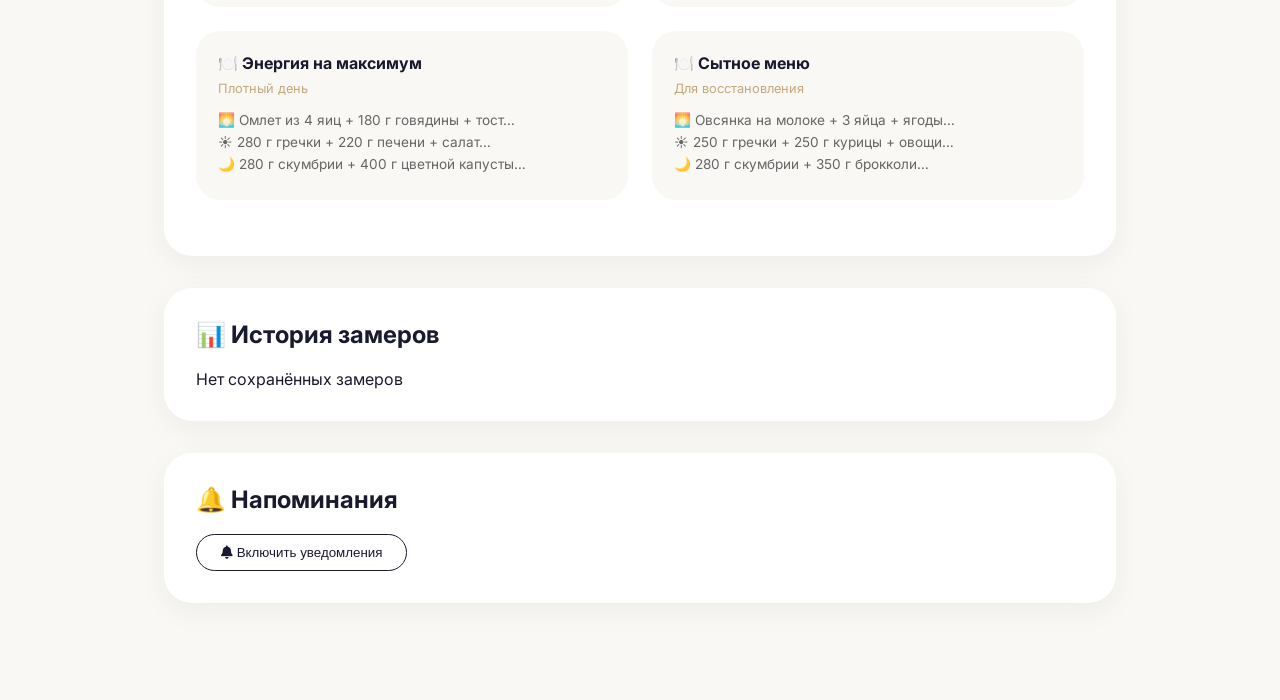
==== commit 2c3ee1ef: "dashboard.html" ====
--- a/dashboard.html
+++ b/dashboard.html
@@ -15,14 +15,14 @@
         .grid { display: grid; grid-template-columns: repeat(auto-fit, minmax(160px, 1fr)); gap: 20px; margin: 20px 0; }
         .field { background: #faf8f5; padding: 16px; border-radius: 20px; text-align: center; }
         .field label { display: block; font-size: 0.8rem; color: #999; margin-bottom: 8px; }
-        .field input { width: 100%; padding: 12px; border: 1px solid #e0d6c8; border-radius: 40px; text-align: center; font-size: 1rem; font-family: 'Inter', sans-serif; }
+        .field input { width: 100%; padding: 12px; border: 1px solid #e0d6c8; border-radius: 40px; text-align: center; font-size: 1rem; }
         .goal-group { display: flex; gap: 12px; flex-wrap: wrap; margin: 20px 0; }
-        .goal-btn { background: #f0ede8; border: none; padding: 10px 24px; border-radius: 40px; cursor: pointer; font-family: 'Inter', sans-serif; transition: all 0.2s; }
+        .goal-btn { background: #f0ede8; border: none; padding: 10px 24px; border-radius: 40px; cursor: pointer; }
         .goal-btn.active { background: #1a1a2e; color: white; }
-        .btn { background: #1a1a2e; color: white; padding: 12px 28px; border: none; border-radius: 40px; cursor: pointer; display: inline-flex; align-items: center; gap: 10px; font-family: 'Inter', sans-serif; font-size: 0.95rem; margin-top: 10px; }
-        .btn-outline { background: transparent; border: 1.5px solid #1a1a2e; color: #1a1a2e; padding: 10px 24px; border-radius: 40px; cursor: pointer; font-family: 'Inter', sans-serif; }
+        .btn { background: #1a1a2e; color: white; padding: 12px 28px; border: none; border-radius: 40px; cursor: pointer; display: inline-flex; align-items: center; gap: 10px; margin-top: 10px; }
+        .btn-outline { background: transparent; border: 1.5px solid #1a1a2e; color: #1a1a2e; padding: 10px 24px; border-radius: 40px; cursor: pointer; }
         .menu-grid { display: grid; grid-template-columns: repeat(auto-fit, minmax(320px, 1fr)); gap: 24px; margin: 24px 0; }
-        .menu-card { background: #faf8f5; border-radius: 24px; padding: 20px; cursor: pointer; border: 2px solid transparent; transition: all 0.2s; }
+        .menu-card { background: #faf8f5; border-radius: 24px; padding: 20px; cursor: pointer; border: 2px solid transparent; }
         .menu-card.selected { border-color: #4a7c59; background: #f0f5f0; }
         .menu-card h4 { margin-bottom: 8px; }
         .menu-desc { font-size: 0.8rem; color: #c4a87c; margin-bottom: 16px; }
@@ -36,7 +36,6 @@
         th { background: #faf8f5; }
         .hidden { display: none; }
         .info-text { background: #e8f0e8; padding: 16px; border-radius: 20px; margin-top: 16px; font-size: 0.9rem; }
-        .cycle-phase { font-weight: bold; color: #c4a87c; }
         @media (max-width: 600px) { .container { margin: 20px auto; padding: 16px; } .card { padding: 24px; } }
     </style>
 </head>
@@ -44,13 +43,16 @@
 <div class="container">
     <a href="index.html" class="back-link"><i class="fas fa-arrow-left"></i> На главную</a>
 
-    <!-- Параметры -->
+    <!-- Параметры (полные замеры) -->
     <div class="card">
         <h2>📏 Мои параметры</h2>
         <div class="grid">
-            <div class="field"><label>Вес (кг)</label><input type="number" id="weight" step="0.1" placeholder="55.5" value="60"></div>
-            <div class="field"><label>Рост (см)</label><input type="number" id="height" step="1" placeholder="165" value="165"></div>
-            <div class="field"><label>Возраст</label><input type="number" id="age" step="1" placeholder="30" value="30"></div>
+            <div class="field"><label>Вес (кг) *</label><input type="number" id="weight" step="0.1" placeholder="55.5" value="60"></div>
+            <div class="field"><label>Рост (см) *</label><input type="number" id="height" step="1" placeholder="165" value="165"></div>
+            <div class="field"><label>Возраст *</label><input type="number" id="age" step="1" placeholder="30" value="30"></div>
+            <div class="field"><label>Обхват под грудью (см)</label><input type="number" id="chest" step="0.5" placeholder="75"></div>
+            <div class="field"><label>Обхват талии (см)</label><input type="number" id="waist" step="0.5" placeholder="68"></div>
+            <div class="field"><label>Обхват бёдер (см)</label><input type="number" id="hips" step="0.5" placeholder="92"></div>
         </div>
         <div class="goal-group">
             <button class="goal-btn" data-goal="loss">🔥 Похудение</button>
@@ -67,6 +69,7 @@
         <div class="grid">
             <div class="field"><label>📅 Первый день последних месячных</label><input type="date" id="lastPeriod"></div>
             <div class="field"><label>⏱️ Средняя длина цикла (дней)</label><input type="number" id="cycleLength" value="28" min="21" max="35"></div>
+            <div class="field"><label>🤰 Беременность</label><select id="pregnant"><option value="no">Нет</option><option value="yes">Да</option></select></div>
         </div>
         <button id="saveCycleBtn" class="btn"><i class="fas fa-chart-line"></i> Сохранить данные цикла</button>
         <div id="cycleDisplay" class="info-text hidden"></div>
@@ -79,7 +82,7 @@
         <button id="saveFerritinBtn" class="btn"><i class="fas fa-database"></i> Сохранить ферритин</button>
     </div>
 
-    <!-- Меню -->
+    <!-- Меню (4 варианта) -->
     <div class="card" id="menuBlock">
         <h2>🍽️ Меню на сегодня</h2>
         <div id="menuInfo" class="info-text"></div>
@@ -91,7 +94,7 @@
         </div>
     </div>
 
-    <!-- История -->
+    <!-- История замеров -->
     <div class="card">
         <h2>📊 История замеров</h2>
         <div id="historyTable"></div>
@@ -105,45 +108,64 @@
 </div>
 
 <script>
-    // ========== БАЗА МЕНЮ ==========
+    // ========== БАЗА МЕНЮ (4 варианта на каждый коридор) ==========
     const MENUS = {
         low: {
             1200: [
                 { id: "low_1200_1", title: "Восстанавливающее меню, день 1", desc: "Насыщено железом", breakfast: "Омлет из 2 яиц + 50 г говядины + шпинат + перец", lunch: "120 г гречки + 100 г печени + салат из капусты", dinner: "130 г скумбрии + 200 г цветной капусты", snack: "150 мл кефира" },
-                { id: "low_1200_2", title: "Восстанавливающее меню, день 2", desc: "Чечевица и печень", breakfast: "2 яйца пашот + 100 г говядины + руккола", lunch: "150 г чечевичного супа + 100 г курицы", dinner: "150 г куриной печени + 200 г брокколи", snack: "1 яблоко" }
+                { id: "low_1200_2", title: "Восстанавливающее меню, день 2", desc: "Чечевица и печень", breakfast: "2 яйца пашот + 100 г говядины + руккола", lunch: "150 г чечевичного супа + 100 г курицы", dinner: "150 г куриной печени + 200 г брокколи", snack: "1 яблоко" },
+                { id: "low_1200_3", title: "Лёгкое железное меню", desc: "Минимум жиров", breakfast: "Омлет из 2 яиц + 80 г индейки + шпинат", lunch: "150 г булгура + 120 г печени + салат", dinner: "150 г хека + 200 г стручковой фасоли", snack: "1 апельсин" },
+                { id: "low_1200_4", title: "Энергия + железо", desc: "С витамином С", breakfast: "2 яйца пашот + 100 г говядины + руккола + лимон", lunch: "120 г гречки + 100 г печени + квашеная капуста", dinner: "130 г тунца + 200 г брокколи + томаты", snack: "150 г кефира + ягоды" }
             ],
             1350: [
                 { id: "low_1350_1", title: "Энергия + железо, день 1", desc: "+ яйцо и овощи", breakfast: "Омлет из 2 яиц + 70 г говядины + шпинат", lunch: "150 г гречки + 120 г печени + капуста", dinner: "170 г скумбрии + 200 г цветной капусты", snack: "150 мл кефира + ягоды" },
-                { id: "low_1350_2", title: "Энергия + железо, день 2", desc: "С апельсином", breakfast: "2 яйца пашот + 120 г говядины + руккола", lunch: "170 г чечевичного супа + 120 г курицы", dinner: "170 г куриной печени + 200 г брокколи", snack: "1 апельсин + орехи" }
+                { id: "low_1350_2", title: "Энергия + железо, день 2", desc: "С апельсином", breakfast: "2 яйца пашот + 120 г говядины + руккола", lunch: "170 г чечевичного супа + 120 г курицы", dinner: "170 г куриной печени + 200 г брокколи", snack: "1 апельсин + орехи" },
+                { id: "low_1350_3", title: "Средиземноморское железо", desc: "Рыба + овощи", breakfast: "Омлет с тунцом + шпинат", lunch: "150 г киноа + 120 г печени + салат", dinner: "180 г скумбрии + 250 г цветной капусты", snack: "1 грейпфрут" },
+                { id: "low_1350_4", title: "Меню для энергии", desc: "Максимум витамина С", breakfast: "2 яйца + 100 г говядины + болгарский перец", lunch: "170 г гречки + 100 г печени + свекла", dinner: "170 г курицы + 200 г брокколи + лимон", snack: "150 мл кефира + черника" }
             ],
             1450: [
                 { id: "low_1450_1", title: "Плюс творог, день 1", desc: "+ творог", breakfast: "Омлет + 70 г говядины + шпинат", lunch: "170 г гречки + 120 г печени + капуста", dinner: "170 г скумбрии + 200 г цветной капусты", snack: "150 мл кефира + черника" },
-                { id: "low_1450_2", title: "Плюс творог, день 2", desc: "Творог на завтрак", breakfast: "150 г творога + черника + орехи", lunch: "170 г гречки + 150 г языка + капуста", dinner: "170 г скумбрии + 200 г фасоли", snack: "1 апельсин + миндаль" }
+                { id: "low_1450_2", title: "Плюс творог, день 2", desc: "Творог на завтрак", breakfast: "150 г творога + черника + орехи", lunch: "170 г гречки + 150 г языка + капуста", dinner: "170 г скумбрии + 200 г фасоли", snack: "1 апельсин + миндаль" },
+                { id: "low_1450_3", title: "Сытное железное", desc: "Для насыщения", breakfast: "Омлет из 3 яиц + 100 г говядины", lunch: "200 г гречки + 120 г печени + салат", dinner: "200 г скумбрии + 250 г цветной капусты", snack: "150 г творога + ягоды" },
+                { id: "low_1450_4", title: "Лёгкое и полезное", desc: "Минимум обработки", breakfast: "2 яйца пашот + авокадо + шпинат", lunch: "170 г чечевицы + 150 г курицы + овощи", dinner: "180 г хека + 200 г брокколи + томаты", snack: "1 яблоко + орехи" }
             ],
             1550: [
                 { id: "low_1550_1", title: "Максимум белка, день 1", desc: "3 яйца", breakfast: "Омлет из 3 яиц + 80 г говядины", lunch: "180 г гречки + 150 г печени + капуста", dinner: "180 г скумбрии + 220 г цветной капусты", snack: "200 мл кефира + черника" },
-                { id: "low_1550_2", title: "Максимум белка, день 2", desc: "С фруктами", breakfast: "2 яйца пашот + 150 г говядины", lunch: "180 г чечевичного супа + 150 г курицы", dinner: "180 г куриной печени + 220 г брокколи", snack: "1 яблоко + 1 апельсин + орехи" }
+                { id: "low_1550_2", title: "Максимум белка, день 2", desc: "С фруктами", breakfast: "2 яйца пашот + 150 г говядины", lunch: "180 г чечевичного супа + 150 г курицы", dinner: "180 г куриной печени + 220 г брокколи", snack: "1 яблоко + 1 апельсин + орехи" },
+                { id: "low_1550_3", title: "Энергия на весь день", desc: "Плотный завтрак", breakfast: "Омлет из 3 яиц + 100 г говядины + тост", lunch: "200 г гречки + 150 г печени + свекла", dinner: "200 г скумбрии + 250 г фасоли", snack: "150 мл кефира + ягоды + орехи" },
+                { id: "low_1550_4", title: "Разнообразное меню", desc: "Рыба и мясо", breakfast: "Творог 150 г + ягоды + орехи + тост", lunch: "180 г киноа + 150 г курицы + салат", dinner: "200 г скумбрии + 250 г цветной капусты", snack: "1 апельсин + 1 яблоко" }
             ],
             1650: [
                 { id: "low_1650_1", title: "Усиленное меню, день 1", desc: "2 тоста", breakfast: "Омлет + 100 г говядины + шпинат + тост", lunch: "200 г гречки + 180 г печени + капуста", dinner: "200 г скумбрии + 250 г цветной капусты", snack: "200 мл кефира + черника + орехи" },
-                { id: "low_1650_2", title: "Усиленное меню, день 2", desc: "С грушей", breakfast: "200 г творога + черника + орехи", lunch: "200 г гречки + 200 г языка + капуста", dinner: "200 г скумбрии + 250 г фасоли", snack: "1 апельсин + 1 киви + орехи" }
+                { id: "low_1650_2", title: "Усиленное меню, день 2", desc: "С грушей", breakfast: "200 г творога + черника + орехи", lunch: "200 г гречки + 200 г языка + капуста", dinner: "200 г скумбрии + 250 г фасоли", snack: "1 апельсин + 1 киви + орехи" },
+                { id: "low_1650_3", title: "Максимум энергии", desc: "Перед тренировкой", breakfast: "Омлет из 3 яиц + 120 г говядины + тост", lunch: "220 г гречки + 180 г печени + салат", dinner: "220 г скумбрии + 300 г брокколи", snack: "150 мл кефира + банан + орехи" },
+                { id: "low_1650_4", title: "Сытное меню", desc: "На целый день", breakfast: "Овсянка на молоке + 2 яйца + ягоды", lunch: "200 г гречки + 200 г курицы + овощи", dinner: "200 г скумбрии + 250 г цветной капусты", snack: "1 яблоко + 1 апельсин + орехи" }
             ],
             1750: [
                 { id: "low_1750_1", title: "Интенсивное, день 1", desc: "Максимум овощей", breakfast: "Омлет + 120 г говядины + шпинат + тост", lunch: "220 г гречки + 200 г печени + капуста", dinner: "220 г скумбрии + 300 г цветной капусты", snack: "200 мл кефира + черника + яблоко" },
-                { id: "low_1750_2", title: "Интенсивное, день 2", desc: "Двойной перекус", breakfast: "2 яйца пашот + 200 г говядины", lunch: "220 г чечевичного супа + 200 г курицы", dinner: "220 г куриной печени + 300 г брокколи", snack: "яблоко + апельсин + груша + орехи" }
+                { id: "low_1750_2", title: "Интенсивное, день 2", desc: "Двойной перекус", breakfast: "2 яйца пашот + 200 г говядины", lunch: "220 г чечевичного супа + 200 г курицы", dinner: "220 г куриной печени + 300 г брокколи", snack: "яблоко + апельсин + груша + орехи" },
+                { id: "low_1750_3", title: "Для активных", desc: "Высокий белок", breakfast: "Омлет из 4 яиц + 150 г говядины + тост", lunch: "250 г гречки + 200 г печени + салат", dinner: "250 г скумбрии + 350 г цветной капусты", snack: "200 мл кефира + черника + банан" },
+                { id: "low_1750_4", title: "Разнообразное", desc: "Рыба и мясо", breakfast: "Творог 200 г + ягоды + орехи + тост", lunch: "220 г киноа + 200 г курицы + салат", dinner: "250 г скумбрии + 350 г брокколи", snack: "1 апельсин + 1 яблоко + орехи" }
             ],
             1850: [
                 { id: "low_1850_1", title: "Высокая активность, день 1", desc: "4 яйца", breakfast: "Омлет из 4 яиц + 150 г говядины", lunch: "250 г гречки + 220 г печени + капуста", dinner: "250 г скумбрии + 350 г цветной капусты", snack: "250 мл кефира + черника + яблоко" },
-                { id: "low_1850_2", title: "Высокая активность, день 2", desc: "С бананом", breakfast: "250 г творога + черника + орехи", lunch: "250 г гречки + 250 г языка + капуста", dinner: "250 г скумбрии + 350 г фасоли", snack: "апельсин + банан + орехи" }
+                { id: "low_1850_2", title: "Высокая активность, день 2", desc: "С бананом", breakfast: "250 г творога + черника + орехи", lunch: "250 г гречки + 250 г языка + капуста", dinner: "250 г скумбрии + 350 г фасоли", snack: "апельсин + банан + орехи" },
+                { id: "low_1850_3", title: "Энергия на максимум", desc: "Плотный день", breakfast: "Омлет из 4 яиц + 180 г говядины + тост", lunch: "280 г гречки + 220 г печени + салат", dinner: "280 г скумбрии + 400 г цветной капусты", snack: "250 мл кефира + черника + яблоко + груша" },
+                { id: "low_1850_4", title: "Сытное меню", desc: "Для восстановления", breakfast: "Овсянка на молоке + 3 яйца + ягоды", lunch: "250 г гречки + 250 г курицы + овощи", dinner: "280 г скумбрии + 350 г брокколи", snack: "1 апельсин + 1 банан + орехи" }
             ],
             1950: [
                 { id: "low_1950_1", title: "Максимальная порция, день 1", desc: "Сытное", breakfast: "Омлет из 4 яиц + 180 г говядины", lunch: "280 г гречки + 250 г печени + капуста", dinner: "280 г скумбрии + 400 г цветной капусты", snack: "250 мл кефира + черника + яблоко + груша" },
-                { id: "low_1950_2", title: "Максимальная порция, день 2", desc: "Суп-пюре", breakfast: "2 яйца пашот + 280 г говядины", lunch: "280 г чечевичного супа + 280 г курицы", dinner: "280 г куриной печени + 400 г брокколи", snack: "яблоко + апельсин + груша + банан + орехи" }
+                { id: "low_1950_2", title: "Максимальная порция, день 2", desc: "Суп-пюре", breakfast: "2 яйца пашот + 280 г говядины", lunch: "280 г чечевичного супа + 280 г курицы", dinner: "280 г куриной печени + 400 г брокколи", snack: "яблоко + апельсин + груша + банан + орехи" },
+                { id: "low_1950_3", title: "Супер-энергия", desc: "Для спортсменов", breakfast: "Омлет из 5 яиц + 200 г говядины + тост", lunch: "300 г гречки + 250 г печени + салат", dinner: "300 г скумбрии + 400 г цветной капусты", snack: "250 мл кефира + черника + банан + орехи" },
+                { id: "low_1950_4", title: "Максимум вкуса", desc: "Разнообразие", breakfast: "Творог 250 г + ягоды + орехи + 2 тоста", lunch: "280 г киноа + 250 г курицы + салат", dinner: "300 г скумбрии + 400 г брокколи", snack: "1 апельсин + 1 яблоко + 1 банан + орехи" }
             ]
         },
         normal: {
             1550: [
-                { id: "normal_1550_1", title: "Базовое меню", desc: "Сбалансированное", breakfast: "Овсянка + 2 яйца", lunch: "Гречка с курицей + овощи", dinner: "Рыба на пару + салат", snack: "Кефир" }
+                { id: "normal_1550_1", title: "Базовое меню 1", desc: "Сбалансированное", breakfast: "Овсянка + 2 яйца + ягоды", lunch: "Гречка с курицей + овощи", dinner: "Рыба на пару + салат", snack: "Кефир + яблоко" },
+                { id: "normal_1550_2", title: "Базовое меню 2", desc: "Легкое", breakfast: "Творог с ягодами + орехи", lunch: "Рис с индейкой + овощи", dinner: "Запечённая курица + брокколи", snack: "Йогурт + груша" },
+                { id: "normal_1550_3", title: "Базовое меню 3", desc: "Энергия", breakfast: "Омлет из 3 яиц + тост + авокадо", lunch: "Киноа с лососем + салат", dinner: "Гречка с говядиной + овощи", snack: "Творог + ягоды" },
+                { id: "normal_1550_4", title: "Базовое меню 4", desc: "Разнообразное", breakfast: "Смузи с бананом + 2 яйца", lunch: "Булгур с курицей + овощи", dinner: "Рыба запечённая + цветная капуста", snack: "Кефир + орехи" }
             ]
         }
     };
@@ -151,13 +173,26 @@
     let currentGoal = "maintain";
     let selectedMenu = null;
 
-    // Функции
     function getFerritinStatus(val) { if (!val && val!==0) return "normal"; if (val < 50) return "low"; if (val <= 150) return "normal"; return "high"; }
     function getTargetCalories(w,h,a,g) { let bmr = 10*w + 6.25*h - 5*a - 161; let tdee = bmr * 1.375; if (g==="loss") return Math.round(tdee*0.85); if (g==="gain") return Math.round(tdee*1.1); return Math.round(tdee); }
     function findNearestRange(cal) { let ranges = [1200,1350,1450,1550,1650,1750,1850,1950]; return ranges.reduce((a,b) => Math.abs(b-cal) < Math.abs(a-cal) ? b : a); }
     function getRangeName(cal) { let names = {1200:"1200-1300",1350:"1300-1400",1450:"1400-1500",1550:"1500-1600",1650:"1600-1700",1750:"1700-1800",1850:"1800-1900",1950:"1900-2000"}; return names[cal] || "1500-1600"; }
 
-    // Отображение калорий
+    function getCyclePhase() {
+        let lastPeriod = document.getElementById('lastPeriod').value;
+        let cycleLen = parseInt(document.getElementById('cycleLength').value) || 28;
+        if (!lastPeriod) return null;
+        let start = new Date(lastPeriod);
+        let today = new Date();
+        let daysDiff = Math.floor((today - start) / (1000*3600*24));
+        let dayInCycle = (daysDiff % cycleLen) + 1;
+        let ovulationDay = Math.floor(cycleLen/2);
+        if (dayInCycle <= 7) return "menstrual";
+        if (dayInCycle <= ovulationDay-2) return "follicular";
+        if (dayInCycle <= ovulationDay+2) return "ovulatory";
+        return "luteal";
+    }
+
     function updateCalorieDisplay() {
         let w = parseFloat(document.getElementById('weight').value);
         let h = parseFloat(document.getElementById('height').value);
@@ -166,19 +201,22 @@
             let cal = getTargetCalories(w,h,a,currentGoal);
             document.getElementById('calorieDisplay').innerHTML = `Ваша норма: ${cal} ккал/день (${currentGoal === "loss" ? "дефицит" : (currentGoal === "gain" ? "профицит" : "поддержание")})`;
             document.getElementById('calorieDisplay').classList.remove('hidden');
-        } else {
-            document.getElementById('calorieDisplay').classList.add('hidden');
-        }
-    }
-
-    // Отображение цикла
+        }
+    }
+
     function updateCycleDisplay() {
         let lastPeriod = document.getElementById('lastPeriod').value;
         let cycleLen = parseInt(document.getElementById('cycleLength').value) || 28;
-        if (!lastPeriod) { 
+        let pregnant = document.getElementById('pregnant').value;
+        if (pregnant === "yes") {
+            document.getElementById('cycleDisplay').innerHTML = "🤰 Беременность — питание подбирается индивидуально. Рекомендуем консультацию с врачом.";
+            document.getElementById('cycleDisplay').classList.remove('hidden');
+            return;
+        }
+        if (!lastPeriod) {
             document.getElementById('cycleDisplay').innerHTML = "📅 Заполните дату начала последних месячных";
             document.getElementById('cycleDisplay').classList.remove('hidden');
-            return; 
+            return;
         }
         let start = new Date(lastPeriod);
         let today = new Date();
@@ -194,30 +232,17 @@
         document.getElementById('cycleDisplay').classList.remove('hidden');
     }
 
-    // Сохранение параметров (вес, рост, возраст, цель)
     function saveParams() {
         let w = document.getElementById('weight').value;
         let h = document.getElementById('height').value;
         let a = document.getElementById('age').value;
-        
-        if (!w || !h || !a) {
-            alert("Заполните все поля");
-            return;
-        }
-        
-        // Сохраняем в localStorage
-        let params = {
-            weight: w,
-            height: h,
-            age: a,
-            goal: currentGoal,
-            date: new Date().toISOString()
-        };
+        if (!w || !h || !a) { alert("Заполните вес, рост и возраст (обязательно)"); return; }
+        
+        let params = { weight: w, height: h, age: a, chest: document.getElementById('chest').value, waist: document.getElementById('waist').value, hips: document.getElementById('hips').value, goal: currentGoal, date: new Date().toISOString() };
         localStorage.setItem('user_params', JSON.stringify(params));
         
-        // Добавляем в историю
         let history = JSON.parse(localStorage.getItem('user_measurements') || '[]');
-        history.push({ date: new Date().toISOString(), weight: w, height: h, age: a, goal: currentGoal });
+        history.push({ date: new Date().toISOString(), weight: w, height: h, age: a, chest: document.getElementById('chest').value, waist: document.getElementById('waist').value, hips: document.getElementById('hips').value, goal: currentGoal });
         localStorage.setItem('user_measurements', JSON.stringify(history));
         
         renderHistory();
@@ -226,68 +251,65 @@
         alert("Параметры сохранены");
     }
 
-    // Сохранение данных цикла
     function saveCycleData() {
         let lastPeriod = document.getElementById('lastPeriod').value;
         let cycleLength = document.getElementById('cycleLength').value;
-        
-        if (!lastPeriod) {
-            alert("Выберите дату начала последних месячных");
-            return;
-        }
-        
-        localStorage.setItem('user_last_period', lastPeriod);
+        let pregnant = document.getElementById('pregnant').value;
+        if (lastPeriod) localStorage.setItem('user_last_period', lastPeriod);
         localStorage.setItem('user_cycle_length', cycleLength);
+        localStorage.setItem('user_pregnant', pregnant);
         updateCycleDisplay();
+        renderMenus();
         alert("Данные цикла сохранены");
     }
 
-    // Загрузка сохранённых данных
     function loadSavedData() {
         let savedParams = localStorage.getItem('user_params');
         if (savedParams) {
-            let params = JSON.parse(savedParams);
-            document.getElementById('weight').value = params.weight;
-            document.getElementById('height').value = params.height;
-            document.getElementById('age').value = params.age;
-            currentGoal = params.goal;
-            document.querySelectorAll('.goal-btn').forEach(btn => {
-                if (btn.dataset.goal === currentGoal) {
-                    btn.classList.add('active');
-                } else {
-                    btn.classList.remove('active');
-                }
-            });
+            let p = JSON.parse(savedParams);
+            document.getElementById('weight').value = p.weight;
+            document.getElementById('height').value = p.height;
+            document.getElementById('age').value = p.age;
+            if (p.chest) document.getElementById('chest').value = p.chest;
+            if (p.waist) document.getElementById('waist').value = p.waist;
+            if (p.hips) document.getElementById('hips').value = p.hips;
+            currentGoal = p.goal || "maintain";
+            document.querySelectorAll('.goal-btn').forEach(btn => { if (btn.dataset.goal === currentGoal) btn.classList.add('active'); else btn.classList.remove('active'); });
             updateCalorieDisplay();
         }
-        
         let savedLastPeriod = localStorage.getItem('user_last_period');
         let savedCycleLength = localStorage.getItem('user_cycle_length');
+        let savedPregnant = localStorage.getItem('user_pregnant');
         if (savedLastPeriod) document.getElementById('lastPeriod').value = savedLastPeriod;
         if (savedCycleLength) document.getElementById('cycleLength').value = savedCycleLength;
+        if (savedPregnant) document.getElementById('pregnant').value = savedPregnant;
         updateCycleDisplay();
     }
 
-    // Рендер меню
     function renderMenus() {
         let w = parseFloat(document.getElementById('weight').value);
         let h = parseFloat(document.getElementById('height').value);
         let a = parseFloat(document.getElementById('age').value);
-        
-        if (!w || !h || !a) {
-            document.getElementById('menuInfo').innerHTML = "⚠️ Сначала заполните параметры";
-            return;
-        }
+        if (!w || !h || !a) { document.getElementById('menuInfo').innerHTML = "⚠️ Сначала заполните вес, рост и возраст"; return; }
+        
+        let pregnant = document.getElementById('pregnant').value;
+        if (pregnant === "yes") { document.getElementById('menuInfo').innerHTML = "🤰 При беременности рекомендуем индивидуальную консультацию. Общие меню не подходят."; document.getElementById('menuOptions').innerHTML = ""; return; }
         
         let cal = getTargetCalories(w, h, a, currentGoal);
         let range = findNearestRange(cal);
         let ferVal = document.getElementById('ferritin').value ? parseFloat(document.getElementById('ferritin').value) : null;
         let ferStatus = getFerritinStatus(ferVal);
+        let phase = getCyclePhase();
         
         let menus = (ferStatus === "low" && MENUS.low[range]) ? MENUS.low[range] : MENUS.normal[1550];
         let rangeName = getRangeName(range);
-        
-        document.getElementById('menuInfo').innerHTML = `${rangeName} ккал · ферритин: ${ferStatus === "low" ? "низкий" : "норма"} · цель: ${currentGoal === "loss" ? "похудение" : (currentGoal === "gain" ? "набор" : "поддержание")}`;
+        let phaseText = "";
+        if (phase === "menstrual") phaseText = "🩸 Менструация — нужны продукты, богатые железом";
+        else if (phase === "follicular") phaseText = "🌱 Фолликулярная фаза — больше энергии и белка";
+        else if (phase === "ovulatory") phaseText = "🥚 Овуляция — поддерживаем гормоны";
+        else if (phase === "luteal") phaseText = "🍂 Лютеиновая фаза — меньше сладкого, больше магния";
+        
+        document.getElementById('menuInfo').innerHTML = `${rangeName} ккал · ферритин: ${ferStatus === "low" ? "низкий (меню с высоким содержанием железа)" : "норма"} · цель: ${currentGoal === "loss" ? "похудение" : (currentGoal === "gain" ? "набор" : "поддержание")}<br>${phaseText}`;
         
         let container = document.getElementById('menuOptions');
         container.innerHTML = menus.map((m, idx) => `
@@ -303,7 +325,6 @@
         `).join('');
         
         window.currentMenus = menus;
-        
         document.querySelectorAll('.menu-card').forEach(card => {
             card.onclick = () => {
                 document.querySelectorAll('.menu-card').forEach(c => c.classList.remove('selected'));
@@ -327,74 +348,38 @@
         document.getElementById('selectedMenuBlock').classList.remove('hidden');
     }
 
-    // Сохранение меню
     function saveMenuToLocal() {
-        if (!selectedMenu) {
-            alert("Сначала выберите меню");
-            return;
-        }
+        if (!selectedMenu) { alert("Сначала выберите меню"); return; }
         let saved = JSON.parse(localStorage.getItem('saved_menus') || '[]');
-        if (saved.some(m => m.id === selectedMenu.id)) {
-            alert("Это меню уже сохранено");
-            return;
-        }
+        if (saved.some(m => m.id === selectedMenu.id)) { alert("Меню уже сохранено"); return; }
         saved.push({ ...selectedMenu, savedAt: new Date().toISOString() });
         localStorage.setItem('saved_menus', JSON.stringify(saved));
-        alert("Меню сохранено в вашу кулинарную книгу!");
-    }
-
-    // История замеров
+        alert("Меню сохранено в кулинарную книгу!");
+    }
+
     function renderHistory() {
         let history = JSON.parse(localStorage.getItem('user_measurements') || '[]');
         let container = document.getElementById('historyTable');
-        if (history.length === 0) {
-            container.innerHTML = "<p>Нет сохранённых замеров</p>";
-            return;
-        }
-        let html = '<table><thead><tr><th>Дата</th><th>Вес</th><th>Рост</th><th>Возраст</th><th>Цель</th></tr></thead><tbody>';
+        if (history.length === 0) { container.innerHTML = "<p>Нет сохранённых замеров</p>"; return; }
+        let html = '<table><thead><tr><th>Дата</th><th>Вес</th><th>Рост</th><th>Возраст</th><th>Грудь</th><th>Талия</th><th>Бёдра</th><th>Цель</th></tr></thead><tbody>';
         history.slice().reverse().forEach(h => {
-            html += `<tr><td>${new Date(h.date).toLocaleDateString()}</td><td>${h.weight || "-"} кг</td><td>${h.height || "-"} см</td><td>${h.age || "-"}</td><td>${h.goal === "loss" ? "похудение" : (h.goal === "gain" ? "набор" : "поддержание")}</td></tr>`;
+            html += `<tr><td>${new Date(h.date).toLocaleDateString()}</td><td>${h.weight || "-"} кг</td><td>${h.height || "-"} см</td><td>${h.age || "-"}</td><td>${h.chest || "-"}</td><td>${h.waist || "-"}</td><td>${h.hips || "-"}</td><td>${h.goal === "loss" ? "похудение" : (h.goal === "gain" ? "набор" : "поддержание")}</td></tr>`;
         });
         html += '</tbody></table>';
         container.innerHTML = html;
     }
 
-    // Инициализация
     function init() {
-        // Кнопки
         document.getElementById('saveParamsBtn').onclick = saveParams;
         document.getElementById('saveFerritinBtn').onclick = () => renderMenus();
         document.getElementById('saveCycleBtn').onclick = saveCycleData;
         document.getElementById('saveMenuBtn').onclick = saveMenuToLocal;
-        document.getElementById('notifyBtn').onclick = () => {
-            if (Notification.permission !== 'granted') {
-                Notification.requestPermission().then(p => { if (p === 'granted') alert("Уведомления включены"); });
-            } else {
-                alert("Уведомления уже разрешены");
-            }
-        };
-        
-        // Кнопки цели
-        document.querySelectorAll('.goal-btn').forEach(btn => {
-            btn.onclick = () => {
-                document.querySelectorAll('.goal-btn').forEach(b => b.classList.remove('active'));
-                btn.classList.add('active');
-                currentGoal = btn.dataset.goal;
-                updateCalorieDisplay();
-                renderMenus();
-            };
-        });
-        
-        // Загружаем сохранённые данные
+        document.getElementById('notifyBtn').onclick = () => { if (Notification.permission !== 'granted') Notification.requestPermission().then(p => { if (p === 'granted') alert("Уведомления включены"); }); else alert("Уведомления уже разрешены"); };
+        document.querySelectorAll('.goal-btn').forEach(btn => { btn.onclick = () => { document.querySelectorAll('.goal-btn').forEach(b=>b.classList.remove('active')); btn.classList.add('active'); currentGoal = btn.dataset.goal; updateCalorieDisplay(); renderMenus(); }; });
         loadSavedData();
         renderHistory();
-        
-        // Если есть параметры, показываем меню
-        if (document.getElementById('weight').value && document.getElementById('height').value && document.getElementById('age').value) {
-            renderMenus();
-        }
-    }
-    
+        if (document.getElementById('weight').value && document.getElementById('height').value && document.getElementById('age').value) renderMenus();
+    }
     init();
 </script>
 </body>
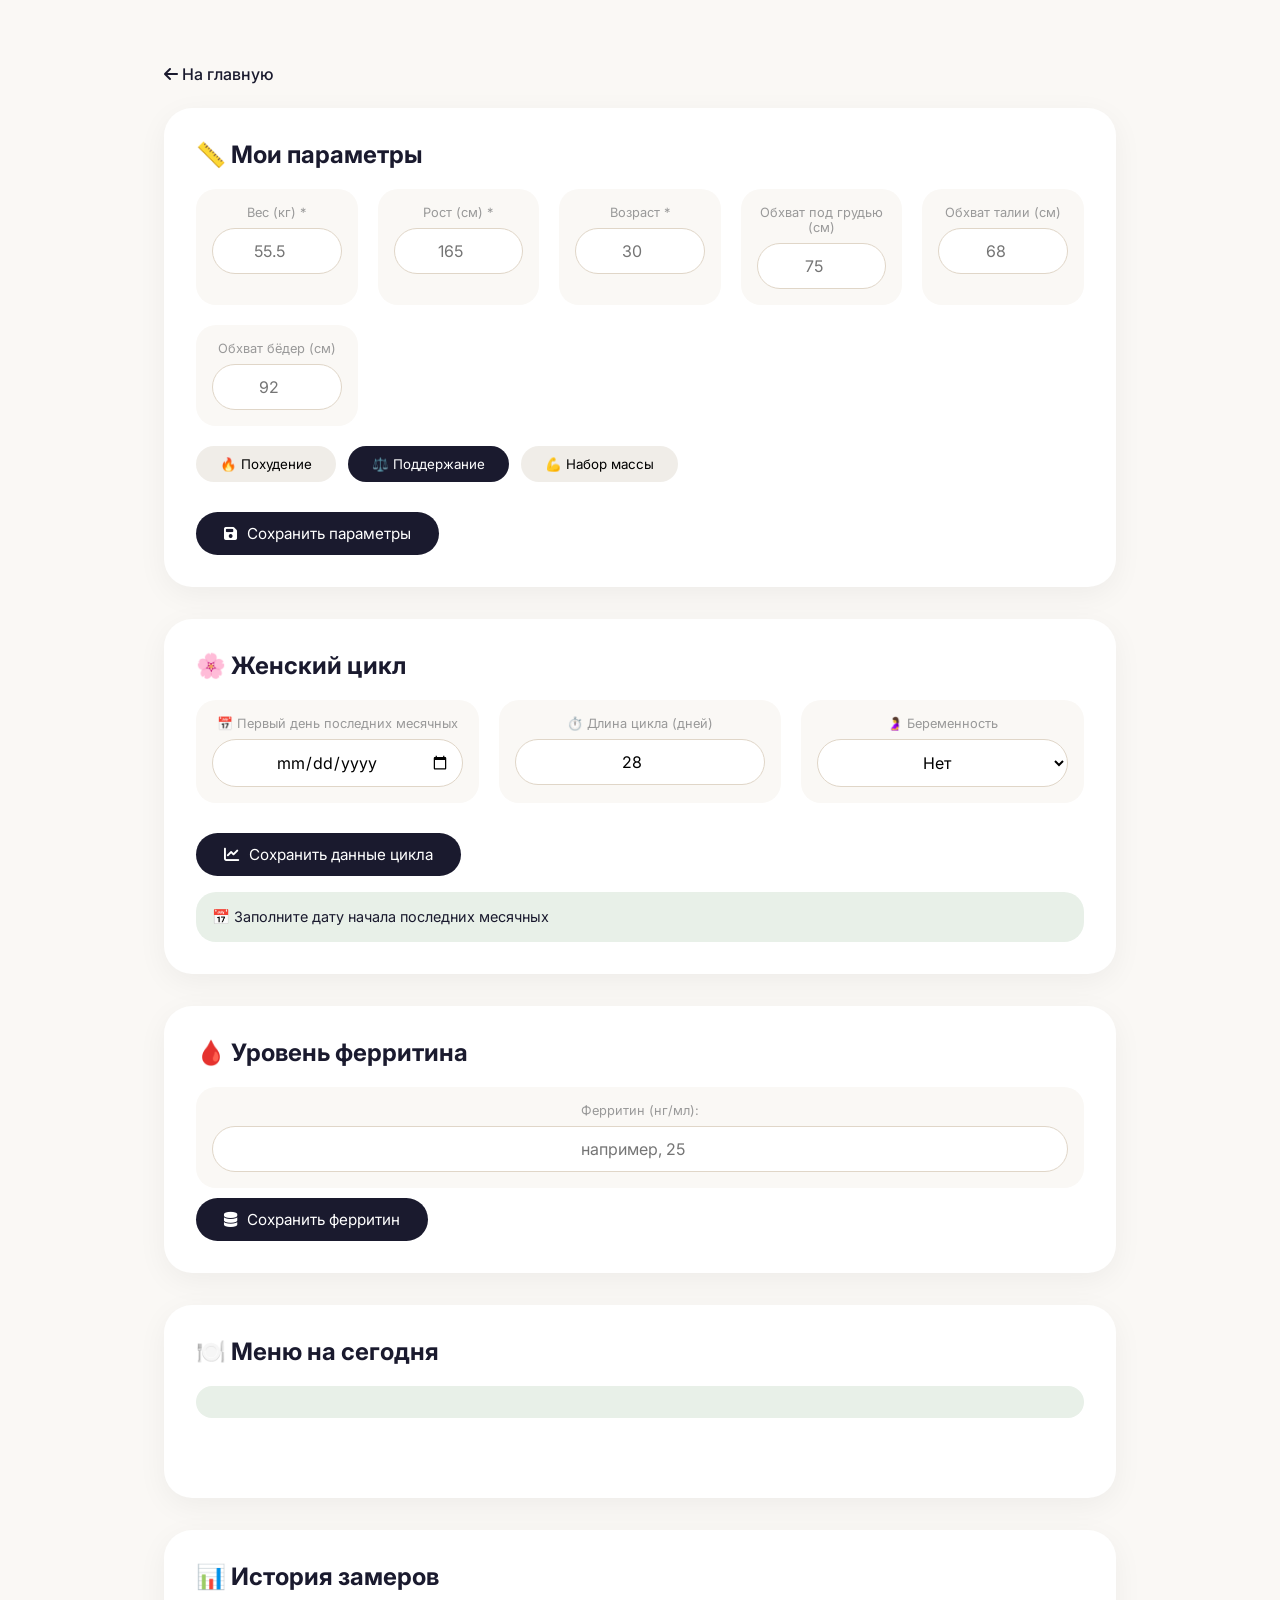
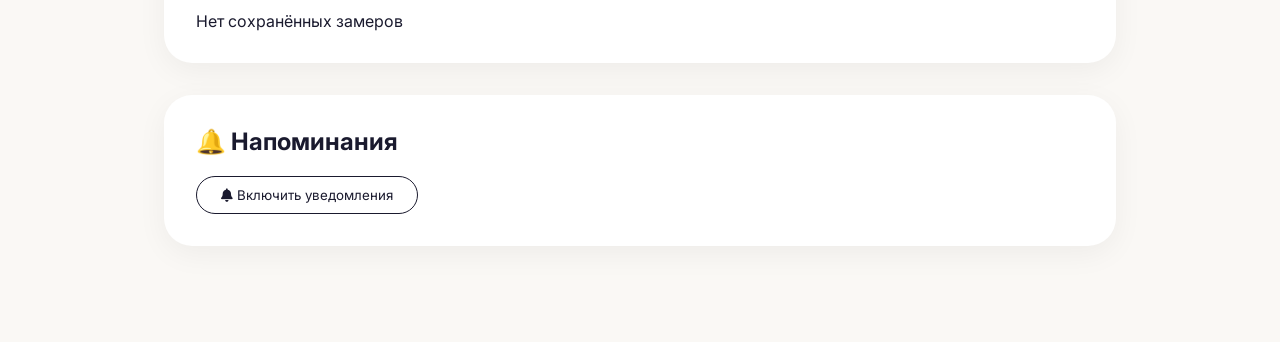
==== commit 19c56fc2: "dashboard.html" ====
--- a/dashboard.html
+++ b/dashboard.html
@@ -15,14 +15,14 @@
         .grid { display: grid; grid-template-columns: repeat(auto-fit, minmax(160px, 1fr)); gap: 20px; margin: 20px 0; }
         .field { background: #faf8f5; padding: 16px; border-radius: 20px; text-align: center; }
         .field label { display: block; font-size: 0.8rem; color: #999; margin-bottom: 8px; }
-        .field input { width: 100%; padding: 12px; border: 1px solid #e0d6c8; border-radius: 40px; text-align: center; font-size: 1rem; }
+        .field input, .field select { width: 100%; padding: 12px; border: 1px solid #e0d6c8; border-radius: 40px; text-align: center; font-size: 1rem; font-family: 'Inter', sans-serif; background: white; }
         .goal-group { display: flex; gap: 12px; flex-wrap: wrap; margin: 20px 0; }
-        .goal-btn { background: #f0ede8; border: none; padding: 10px 24px; border-radius: 40px; cursor: pointer; }
+        .goal-btn { background: #f0ede8; border: none; padding: 10px 24px; border-radius: 40px; cursor: pointer; font-family: 'Inter', sans-serif; transition: all 0.2s; }
         .goal-btn.active { background: #1a1a2e; color: white; }
-        .btn { background: #1a1a2e; color: white; padding: 12px 28px; border: none; border-radius: 40px; cursor: pointer; display: inline-flex; align-items: center; gap: 10px; margin-top: 10px; }
-        .btn-outline { background: transparent; border: 1.5px solid #1a1a2e; color: #1a1a2e; padding: 10px 24px; border-radius: 40px; cursor: pointer; }
+        .btn { background: #1a1a2e; color: white; padding: 12px 28px; border: none; border-radius: 40px; cursor: pointer; display: inline-flex; align-items: center; gap: 10px; font-family: 'Inter', sans-serif; font-size: 0.95rem; margin-top: 10px; }
+        .btn-outline { background: transparent; border: 1.5px solid #1a1a2e; color: #1a1a2e; padding: 10px 24px; border-radius: 40px; cursor: pointer; font-family: 'Inter', sans-serif; }
         .menu-grid { display: grid; grid-template-columns: repeat(auto-fit, minmax(320px, 1fr)); gap: 24px; margin: 24px 0; }
-        .menu-card { background: #faf8f5; border-radius: 24px; padding: 20px; cursor: pointer; border: 2px solid transparent; }
+        .menu-card { background: #faf8f5; border-radius: 24px; padding: 20px; cursor: pointer; border: 2px solid transparent; transition: all 0.2s; }
         .menu-card.selected { border-color: #4a7c59; background: #f0f5f0; }
         .menu-card h4 { margin-bottom: 8px; }
         .menu-desc { font-size: 0.8rem; color: #c4a87c; margin-bottom: 16px; }
@@ -43,13 +43,13 @@
 <div class="container">
     <a href="index.html" class="back-link"><i class="fas fa-arrow-left"></i> На главную</a>
 
-    <!-- Параметры (полные замеры) -->
+    <!-- Параметры -->
     <div class="card">
         <h2>📏 Мои параметры</h2>
         <div class="grid">
-            <div class="field"><label>Вес (кг) *</label><input type="number" id="weight" step="0.1" placeholder="55.5" value="60"></div>
-            <div class="field"><label>Рост (см) *</label><input type="number" id="height" step="1" placeholder="165" value="165"></div>
-            <div class="field"><label>Возраст *</label><input type="number" id="age" step="1" placeholder="30" value="30"></div>
+            <div class="field"><label>Вес (кг) *</label><input type="number" id="weight" step="0.1" placeholder="55.5"></div>
+            <div class="field"><label>Рост (см) *</label><input type="number" id="height" step="1" placeholder="165"></div>
+            <div class="field"><label>Возраст *</label><input type="number" id="age" step="1" placeholder="30"></div>
             <div class="field"><label>Обхват под грудью (см)</label><input type="number" id="chest" step="0.5" placeholder="75"></div>
             <div class="field"><label>Обхват талии (см)</label><input type="number" id="waist" step="0.5" placeholder="68"></div>
             <div class="field"><label>Обхват бёдер (см)</label><input type="number" id="hips" step="0.5" placeholder="92"></div>
@@ -63,12 +63,12 @@
         <div id="calorieDisplay" class="info-text hidden"></div>
     </div>
 
-    <!-- Календарь цикла -->
+    <!-- Цикл -->
     <div class="card">
         <h2>🌸 Женский цикл</h2>
         <div class="grid">
             <div class="field"><label>📅 Первый день последних месячных</label><input type="date" id="lastPeriod"></div>
-            <div class="field"><label>⏱️ Средняя длина цикла (дней)</label><input type="number" id="cycleLength" value="28" min="21" max="35"></div>
+            <div class="field"><label>⏱️ Длина цикла (дней)</label><input type="number" id="cycleLength" value="28" min="21" max="35"></div>
             <div class="field"><label>🤰 Беременность</label><select id="pregnant"><option value="no">Нет</option><option value="yes">Да</option></select></div>
         </div>
         <button id="saveCycleBtn" class="btn"><i class="fas fa-chart-line"></i> Сохранить данные цикла</button>
@@ -78,11 +78,11 @@
     <!-- Ферритин -->
     <div class="card">
         <h2>🩸 Уровень ферритина</h2>
-        <div class="field"><label>Ферритин (нг/мл):</label><input type="number" id="ferritin" step="1" placeholder="например, 25" value="25"></div>
+        <div class="field"><label>Ферритин (нг/мл):</label><input type="number" id="ferritin" step="1" placeholder="например, 25"></div>
         <button id="saveFerritinBtn" class="btn"><i class="fas fa-database"></i> Сохранить ферритин</button>
     </div>
 
-    <!-- Меню (4 варианта) -->
+    <!-- Меню -->
     <div class="card" id="menuBlock">
         <h2>🍽️ Меню на сегодня</h2>
         <div id="menuInfo" class="info-text"></div>
@@ -94,7 +94,7 @@
         </div>
     </div>
 
-    <!-- История замеров -->
+    <!-- История -->
     <div class="card">
         <h2>📊 История замеров</h2>
         <div id="historyTable"></div>
@@ -108,7 +108,7 @@
 </div>
 
 <script>
-    // ========== БАЗА МЕНЮ (4 варианта на каждый коридор) ==========
+    // ========== БАЗА МЕНЮ ==========
     const MENUS = {
         low: {
             1200: [
@@ -119,53 +119,37 @@
             ],
             1350: [
                 { id: "low_1350_1", title: "Энергия + железо, день 1", desc: "+ яйцо и овощи", breakfast: "Омлет из 2 яиц + 70 г говядины + шпинат", lunch: "150 г гречки + 120 г печени + капуста", dinner: "170 г скумбрии + 200 г цветной капусты", snack: "150 мл кефира + ягоды" },
-                { id: "low_1350_2", title: "Энергия + железо, день 2", desc: "С апельсином", breakfast: "2 яйца пашот + 120 г говядины + руккола", lunch: "170 г чечевичного супа + 120 г курицы", dinner: "170 г куриной печени + 200 г брокколи", snack: "1 апельсин + орехи" },
-                { id: "low_1350_3", title: "Средиземноморское железо", desc: "Рыба + овощи", breakfast: "Омлет с тунцом + шпинат", lunch: "150 г киноа + 120 г печени + салат", dinner: "180 г скумбрии + 250 г цветной капусты", snack: "1 грейпфрут" },
-                { id: "low_1350_4", title: "Меню для энергии", desc: "Максимум витамина С", breakfast: "2 яйца + 100 г говядины + болгарский перец", lunch: "170 г гречки + 100 г печени + свекла", dinner: "170 г курицы + 200 г брокколи + лимон", snack: "150 мл кефира + черника" }
+                { id: "low_1350_2", title: "Энергия + железо, день 2", desc: "С апельсином", breakfast: "2 яйца пашот + 120 г говядины + руккола", lunch: "170 г чечевичного супа + 120 г курицы", dinner: "170 г куриной печени + 200 г брокколи", snack: "1 апельсин + орехи" }
             ],
             1450: [
                 { id: "low_1450_1", title: "Плюс творог, день 1", desc: "+ творог", breakfast: "Омлет + 70 г говядины + шпинат", lunch: "170 г гречки + 120 г печени + капуста", dinner: "170 г скумбрии + 200 г цветной капусты", snack: "150 мл кефира + черника" },
-                { id: "low_1450_2", title: "Плюс творог, день 2", desc: "Творог на завтрак", breakfast: "150 г творога + черника + орехи", lunch: "170 г гречки + 150 г языка + капуста", dinner: "170 г скумбрии + 200 г фасоли", snack: "1 апельсин + миндаль" },
-                { id: "low_1450_3", title: "Сытное железное", desc: "Для насыщения", breakfast: "Омлет из 3 яиц + 100 г говядины", lunch: "200 г гречки + 120 г печени + салат", dinner: "200 г скумбрии + 250 г цветной капусты", snack: "150 г творога + ягоды" },
-                { id: "low_1450_4", title: "Лёгкое и полезное", desc: "Минимум обработки", breakfast: "2 яйца пашот + авокадо + шпинат", lunch: "170 г чечевицы + 150 г курицы + овощи", dinner: "180 г хека + 200 г брокколи + томаты", snack: "1 яблоко + орехи" }
+                { id: "low_1450_2", title: "Плюс творог, день 2", desc: "Творог на завтрак", breakfast: "150 г творога + черника + орехи", lunch: "170 г гречки + 150 г языка + капуста", dinner: "170 г скумбрии + 200 г фасоли", snack: "1 апельсин + миндаль" }
             ],
             1550: [
                 { id: "low_1550_1", title: "Максимум белка, день 1", desc: "3 яйца", breakfast: "Омлет из 3 яиц + 80 г говядины", lunch: "180 г гречки + 150 г печени + капуста", dinner: "180 г скумбрии + 220 г цветной капусты", snack: "200 мл кефира + черника" },
-                { id: "low_1550_2", title: "Максимум белка, день 2", desc: "С фруктами", breakfast: "2 яйца пашот + 150 г говядины", lunch: "180 г чечевичного супа + 150 г курицы", dinner: "180 г куриной печени + 220 г брокколи", snack: "1 яблоко + 1 апельсин + орехи" },
-                { id: "low_1550_3", title: "Энергия на весь день", desc: "Плотный завтрак", breakfast: "Омлет из 3 яиц + 100 г говядины + тост", lunch: "200 г гречки + 150 г печени + свекла", dinner: "200 г скумбрии + 250 г фасоли", snack: "150 мл кефира + ягоды + орехи" },
-                { id: "low_1550_4", title: "Разнообразное меню", desc: "Рыба и мясо", breakfast: "Творог 150 г + ягоды + орехи + тост", lunch: "180 г киноа + 150 г курицы + салат", dinner: "200 г скумбрии + 250 г цветной капусты", snack: "1 апельсин + 1 яблоко" }
+                { id: "low_1550_2", title: "Максимум белка, день 2", desc: "С фруктами", breakfast: "2 яйца пашот + 150 г говядины", lunch: "180 г чечевичного супа + 150 г курицы", dinner: "180 г куриной печени + 220 г брокколи", snack: "1 яблоко + 1 апельсин + орехи" }
             ],
             1650: [
                 { id: "low_1650_1", title: "Усиленное меню, день 1", desc: "2 тоста", breakfast: "Омлет + 100 г говядины + шпинат + тост", lunch: "200 г гречки + 180 г печени + капуста", dinner: "200 г скумбрии + 250 г цветной капусты", snack: "200 мл кефира + черника + орехи" },
-                { id: "low_1650_2", title: "Усиленное меню, день 2", desc: "С грушей", breakfast: "200 г творога + черника + орехи", lunch: "200 г гречки + 200 г языка + капуста", dinner: "200 г скумбрии + 250 г фасоли", snack: "1 апельсин + 1 киви + орехи" },
-                { id: "low_1650_3", title: "Максимум энергии", desc: "Перед тренировкой", breakfast: "Омлет из 3 яиц + 120 г говядины + тост", lunch: "220 г гречки + 180 г печени + салат", dinner: "220 г скумбрии + 300 г брокколи", snack: "150 мл кефира + банан + орехи" },
-                { id: "low_1650_4", title: "Сытное меню", desc: "На целый день", breakfast: "Овсянка на молоке + 2 яйца + ягоды", lunch: "200 г гречки + 200 г курицы + овощи", dinner: "200 г скумбрии + 250 г цветной капусты", snack: "1 яблоко + 1 апельсин + орехи" }
+                { id: "low_1650_2", title: "Усиленное меню, день 2", desc: "С грушей", breakfast: "200 г творога + черника + орехи", lunch: "200 г гречки + 200 г языка + капуста", dinner: "200 г скумбрии + 250 г фасоли", snack: "1 апельсин + 1 киви + орехи" }
             ],
             1750: [
                 { id: "low_1750_1", title: "Интенсивное, день 1", desc: "Максимум овощей", breakfast: "Омлет + 120 г говядины + шпинат + тост", lunch: "220 г гречки + 200 г печени + капуста", dinner: "220 г скумбрии + 300 г цветной капусты", snack: "200 мл кефира + черника + яблоко" },
-                { id: "low_1750_2", title: "Интенсивное, день 2", desc: "Двойной перекус", breakfast: "2 яйца пашот + 200 г говядины", lunch: "220 г чечевичного супа + 200 г курицы", dinner: "220 г куриной печени + 300 г брокколи", snack: "яблоко + апельсин + груша + орехи" },
-                { id: "low_1750_3", title: "Для активных", desc: "Высокий белок", breakfast: "Омлет из 4 яиц + 150 г говядины + тост", lunch: "250 г гречки + 200 г печени + салат", dinner: "250 г скумбрии + 350 г цветной капусты", snack: "200 мл кефира + черника + банан" },
-                { id: "low_1750_4", title: "Разнообразное", desc: "Рыба и мясо", breakfast: "Творог 200 г + ягоды + орехи + тост", lunch: "220 г киноа + 200 г курицы + салат", dinner: "250 г скумбрии + 350 г брокколи", snack: "1 апельсин + 1 яблоко + орехи" }
+                { id: "low_1750_2", title: "Интенсивное, день 2", desc: "Двойной перекус", breakfast: "2 яйца пашот + 200 г говядины", lunch: "220 г чечевичного супа + 200 г курицы", dinner: "220 г куриной печени + 300 г брокколи", snack: "яблоко + апельсин + груша + орехи" }
             ],
             1850: [
                 { id: "low_1850_1", title: "Высокая активность, день 1", desc: "4 яйца", breakfast: "Омлет из 4 яиц + 150 г говядины", lunch: "250 г гречки + 220 г печени + капуста", dinner: "250 г скумбрии + 350 г цветной капусты", snack: "250 мл кефира + черника + яблоко" },
-                { id: "low_1850_2", title: "Высокая активность, день 2", desc: "С бананом", breakfast: "250 г творога + черника + орехи", lunch: "250 г гречки + 250 г языка + капуста", dinner: "250 г скумбрии + 350 г фасоли", snack: "апельсин + банан + орехи" },
-                { id: "low_1850_3", title: "Энергия на максимум", desc: "Плотный день", breakfast: "Омлет из 4 яиц + 180 г говядины + тост", lunch: "280 г гречки + 220 г печени + салат", dinner: "280 г скумбрии + 400 г цветной капусты", snack: "250 мл кефира + черника + яблоко + груша" },
-                { id: "low_1850_4", title: "Сытное меню", desc: "Для восстановления", breakfast: "Овсянка на молоке + 3 яйца + ягоды", lunch: "250 г гречки + 250 г курицы + овощи", dinner: "280 г скумбрии + 350 г брокколи", snack: "1 апельсин + 1 банан + орехи" }
+                { id: "low_1850_2", title: "Высокая активность, день 2", desc: "С бананом", breakfast: "250 г творога + черника + орехи", lunch: "250 г гречки + 250 г языка + капуста", dinner: "250 г скумбрии + 350 г фасоли", snack: "апельсин + банан + орехи" }
             ],
             1950: [
                 { id: "low_1950_1", title: "Максимальная порция, день 1", desc: "Сытное", breakfast: "Омлет из 4 яиц + 180 г говядины", lunch: "280 г гречки + 250 г печени + капуста", dinner: "280 г скумбрии + 400 г цветной капусты", snack: "250 мл кефира + черника + яблоко + груша" },
-                { id: "low_1950_2", title: "Максимальная порция, день 2", desc: "Суп-пюре", breakfast: "2 яйца пашот + 280 г говядины", lunch: "280 г чечевичного супа + 280 г курицы", dinner: "280 г куриной печени + 400 г брокколи", snack: "яблоко + апельсин + груша + банан + орехи" },
-                { id: "low_1950_3", title: "Супер-энергия", desc: "Для спортсменов", breakfast: "Омлет из 5 яиц + 200 г говядины + тост", lunch: "300 г гречки + 250 г печени + салат", dinner: "300 г скумбрии + 400 г цветной капусты", snack: "250 мл кефира + черника + банан + орехи" },
-                { id: "low_1950_4", title: "Максимум вкуса", desc: "Разнообразие", breakfast: "Творог 250 г + ягоды + орехи + 2 тоста", lunch: "280 г киноа + 250 г курицы + салат", dinner: "300 г скумбрии + 400 г брокколи", snack: "1 апельсин + 1 яблоко + 1 банан + орехи" }
+                { id: "low_1950_2", title: "Максимальная порция, день 2", desc: "Суп-пюре", breakfast: "2 яйца пашот + 280 г говядины", lunch: "280 г чечевичного супа + 280 г курицы", dinner: "280 г куриной печени + 400 г брокколи", snack: "яблоко + апельсин + груша + банан + орехи" }
             ]
         },
         normal: {
             1550: [
                 { id: "normal_1550_1", title: "Базовое меню 1", desc: "Сбалансированное", breakfast: "Овсянка + 2 яйца + ягоды", lunch: "Гречка с курицей + овощи", dinner: "Рыба на пару + салат", snack: "Кефир + яблоко" },
-                { id: "normal_1550_2", title: "Базовое меню 2", desc: "Легкое", breakfast: "Творог с ягодами + орехи", lunch: "Рис с индейкой + овощи", dinner: "Запечённая курица + брокколи", snack: "Йогурт + груша" },
-                { id: "normal_1550_3", title: "Базовое меню 3", desc: "Энергия", breakfast: "Омлет из 3 яиц + тост + авокадо", lunch: "Киноа с лососем + салат", dinner: "Гречка с говядиной + овощи", snack: "Творог + ягоды" },
-                { id: "normal_1550_4", title: "Базовое меню 4", desc: "Разнообразное", breakfast: "Смузи с бананом + 2 яйца", lunch: "Булгур с курицей + овощи", dinner: "Рыба запечённая + цветная капуста", snack: "Кефир + орехи" }
+                { id: "normal_1550_2", title: "Базовое меню 2", desc: "Легкое", breakfast: "Творог с ягодами + орехи", lunch: "Рис с индейкой + овощи", dinner: "Запечённая курица + брокколи", snack: "Йогурт + груша" }
             ]
         }
     };
@@ -173,7 +157,8 @@
     let currentGoal = "maintain";
     let selectedMenu = null;
 
-    function getFerritinStatus(val) { if (!val && val!==0) return "normal"; if (val < 50) return "low"; if (val <= 150) return "normal"; return "high"; }
+    // Функции
+    function getFerritinStatus(val) { if (!val && val!==0) return "normal"; if (val < 50) return "low"; return "normal"; }
     function getTargetCalories(w,h,a,g) { let bmr = 10*w + 6.25*h - 5*a - 161; let tdee = bmr * 1.375; if (g==="loss") return Math.round(tdee*0.85); if (g==="gain") return Math.round(tdee*1.1); return Math.round(tdee); }
     function findNearestRange(cal) { let ranges = [1200,1350,1450,1550,1650,1750,1850,1950]; return ranges.reduce((a,b) => Math.abs(b-cal) < Math.abs(a-cal) ? b : a); }
     function getRangeName(cal) { let names = {1200:"1200-1300",1350:"1300-1400",1450:"1400-1500",1550:"1500-1600",1650:"1600-1700",1750:"1700-1800",1850:"1800-1900",1950:"1900-2000"}; return names[cal] || "1500-1600"; }
@@ -209,7 +194,7 @@
         let cycleLen = parseInt(document.getElementById('cycleLength').value) || 28;
         let pregnant = document.getElementById('pregnant').value;
         if (pregnant === "yes") {
-            document.getElementById('cycleDisplay').innerHTML = "🤰 Беременность — питание подбирается индивидуально. Рекомендуем консультацию с врачом.";
+            document.getElementById('cycleDisplay').innerHTML = "🤰 Беременность — рекомендуем консультацию с врачом для индивидуального подбора питания.";
             document.getElementById('cycleDisplay').classList.remove('hidden');
             return;
         }
@@ -232,23 +217,55 @@
         document.getElementById('cycleDisplay').classList.remove('hidden');
     }
 
+    // ========== СОХРАНЕНИЕ ПАРАМЕТРОВ (ГЛАВНАЯ ФУНКЦИЯ) ==========
     function saveParams() {
-        let w = document.getElementById('weight').value;
-        let h = document.getElementById('height').value;
-        let a = document.getElementById('age').value;
-        if (!w || !h || !a) { alert("Заполните вес, рост и возраст (обязательно)"); return; }
-        
-        let params = { weight: w, height: h, age: a, chest: document.getElementById('chest').value, waist: document.getElementById('waist').value, hips: document.getElementById('hips').value, goal: currentGoal, date: new Date().toISOString() };
+        // Получаем значения
+        let weight = document.getElementById('weight').value;
+        let height = document.getElementById('height').value;
+        let age = document.getElementById('age').value;
+        let chest = document.getElementById('chest').value;
+        let waist = document.getElementById('waist').value;
+        let hips = document.getElementById('hips').value;
+        
+        // Проверка обязательных полей
+        if (!weight || !height || !age) {
+            alert("❌ Заполните вес, рост и возраст (обязательные поля)");
+            return;
+        }
+        
+        // Сохраняем в localStorage
+        let params = {
+            weight: weight,
+            height: height,
+            age: age,
+            chest: chest || "",
+            waist: waist || "",
+            hips: hips || "",
+            goal: currentGoal,
+            date: new Date().toISOString()
+        };
         localStorage.setItem('user_params', JSON.stringify(params));
         
+        // Добавляем в историю
         let history = JSON.parse(localStorage.getItem('user_measurements') || '[]');
-        history.push({ date: new Date().toISOString(), weight: w, height: h, age: a, chest: document.getElementById('chest').value, waist: document.getElementById('waist').value, hips: document.getElementById('hips').value, goal: currentGoal });
+        history.push({
+            date: new Date().toISOString(),
+            weight: weight,
+            height: height,
+            age: age,
+            chest: chest || "",
+            waist: waist || "",
+            hips: hips || "",
+            goal: currentGoal
+        });
         localStorage.setItem('user_measurements', JSON.stringify(history));
         
+        // Обновляем интерфейс
         renderHistory();
         updateCalorieDisplay();
         renderMenus();
-        alert("Параметры сохранены");
+        
+        alert("✅ Параметры сохранены!");
     }
 
     function saveCycleData() {
@@ -260,10 +277,18 @@
         localStorage.setItem('user_pregnant', pregnant);
         updateCycleDisplay();
         renderMenus();
-        alert("Данные цикла сохранены");
+        alert("✅ Данные цикла сохранены");
+    }
+
+    function saveFerritinData() {
+        let ferritin = document.getElementById('ferritin').value;
+        if (ferritin !== "") localStorage.setItem('user_ferritin', ferritin);
+        renderMenus();
+        alert("✅ Ферритин сохранён");
     }
 
     function loadSavedData() {
+        // Загружаем параметры
         let savedParams = localStorage.getItem('user_params');
         if (savedParams) {
             let p = JSON.parse(savedParams);
@@ -273,10 +298,17 @@
             if (p.chest) document.getElementById('chest').value = p.chest;
             if (p.waist) document.getElementById('waist').value = p.waist;
             if (p.hips) document.getElementById('hips').value = p.hips;
-            currentGoal = p.goal || "maintain";
-            document.querySelectorAll('.goal-btn').forEach(btn => { if (btn.dataset.goal === currentGoal) btn.classList.add('active'); else btn.classList.remove('active'); });
+            if (p.goal) {
+                currentGoal = p.goal;
+                document.querySelectorAll('.goal-btn').forEach(btn => {
+                    if (btn.dataset.goal === currentGoal) btn.classList.add('active');
+                    else btn.classList.remove('active');
+                });
+            }
             updateCalorieDisplay();
         }
+        
+        // Загружаем данные цикла
         let savedLastPeriod = localStorage.getItem('user_last_period');
         let savedCycleLength = localStorage.getItem('user_cycle_length');
         let savedPregnant = localStorage.getItem('user_pregnant');
@@ -284,16 +316,28 @@
         if (savedCycleLength) document.getElementById('cycleLength').value = savedCycleLength;
         if (savedPregnant) document.getElementById('pregnant').value = savedPregnant;
         updateCycleDisplay();
+        
+        // Загружаем ферритин
+        let savedFerritin = localStorage.getItem('user_ferritin');
+        if (savedFerritin) document.getElementById('ferritin').value = savedFerritin;
     }
 
     function renderMenus() {
         let w = parseFloat(document.getElementById('weight').value);
         let h = parseFloat(document.getElementById('height').value);
         let a = parseFloat(document.getElementById('age').value);
-        if (!w || !h || !a) { document.getElementById('menuInfo').innerHTML = "⚠️ Сначала заполните вес, рост и возраст"; return; }
+        if (!w || !h || !a) {
+            document.getElementById('menuInfo').innerHTML = "⚠️ Сначала заполните вес, рост и возраст и нажмите «Сохранить параметры»";
+            document.getElementById('menuOptions').innerHTML = "";
+            return;
+        }
         
         let pregnant = document.getElementById('pregnant').value;
-        if (pregnant === "yes") { document.getElementById('menuInfo').innerHTML = "🤰 При беременности рекомендуем индивидуальную консультацию. Общие меню не подходят."; document.getElementById('menuOptions').innerHTML = ""; return; }
+        if (pregnant === "yes") {
+            document.getElementById('menuInfo').innerHTML = "🤰 При беременности рекомендуем индивидуальную консультацию с врачом. Общие меню не подходят.";
+            document.getElementById('menuOptions').innerHTML = "";
+            return;
+        }
         
         let cal = getTargetCalories(w, h, a, currentGoal);
         let range = findNearestRange(cal);
@@ -351,16 +395,19 @@
     function saveMenuToLocal() {
         if (!selectedMenu) { alert("Сначала выберите меню"); return; }
         let saved = JSON.parse(localStorage.getItem('saved_menus') || '[]');
-        if (saved.some(m => m.id === selectedMenu.id)) { alert("Меню уже сохранено"); return; }
+        if (saved.some(m => m.id === selectedMenu.id)) { alert("Это меню уже сохранено"); return; }
         saved.push({ ...selectedMenu, savedAt: new Date().toISOString() });
         localStorage.setItem('saved_menus', JSON.stringify(saved));
-        alert("Меню сохранено в кулинарную книгу!");
+        alert("Меню сохранено в вашу кулинарную книгу!");
     }
 
     function renderHistory() {
         let history = JSON.parse(localStorage.getItem('user_measurements') || '[]');
         let container = document.getElementById('historyTable');
-        if (history.length === 0) { container.innerHTML = "<p>Нет сохранённых замеров</p>"; return; }
+        if (history.length === 0) {
+            container.innerHTML = "<p>Нет сохранённых замеров</p>";
+            return;
+        }
         let html = '<table><thead><tr><th>Дата</th><th>Вес</th><th>Рост</th><th>Возраст</th><th>Грудь</th><th>Талия</th><th>Бёдра</th><th>Цель</th></tr></thead><tbody>';
         history.slice().reverse().forEach(h => {
             html += `<tr><td>${new Date(h.date).toLocaleDateString()}</td><td>${h.weight || "-"} кг</td><td>${h.height || "-"} см</td><td>${h.age || "-"}</td><td>${h.chest || "-"}</td><td>${h.waist || "-"}</td><td>${h.hips || "-"}</td><td>${h.goal === "loss" ? "похудение" : (h.goal === "gain" ? "набор" : "поддержание")}</td></tr>`;
@@ -369,17 +416,42 @@
         container.innerHTML = html;
     }
 
+    // Инициализация
     function init() {
+        // Привязываем кнопки
         document.getElementById('saveParamsBtn').onclick = saveParams;
-        document.getElementById('saveFerritinBtn').onclick = () => renderMenus();
         document.getElementById('saveCycleBtn').onclick = saveCycleData;
+        document.getElementById('saveFerritinBtn').onclick = saveFerritinData;
         document.getElementById('saveMenuBtn').onclick = saveMenuToLocal;
-        document.getElementById('notifyBtn').onclick = () => { if (Notification.permission !== 'granted') Notification.requestPermission().then(p => { if (p === 'granted') alert("Уведомления включены"); }); else alert("Уведомления уже разрешены"); };
-        document.querySelectorAll('.goal-btn').forEach(btn => { btn.onclick = () => { document.querySelectorAll('.goal-btn').forEach(b=>b.classList.remove('active')); btn.classList.add('active'); currentGoal = btn.dataset.goal; updateCalorieDisplay(); renderMenus(); }; });
+        document.getElementById('notifyBtn').onclick = () => {
+            if (Notification.permission !== 'granted') {
+                Notification.requestPermission().then(p => { if (p === 'granted') alert("Уведомления включены"); });
+            } else {
+                alert("Уведомления уже разрешены");
+            }
+        };
+        
+        // Кнопки цели
+        document.querySelectorAll('.goal-btn').forEach(btn => {
+            btn.onclick = () => {
+                document.querySelectorAll('.goal-btn').forEach(b => b.classList.remove('active'));
+                btn.classList.add('active');
+                currentGoal = btn.dataset.goal;
+                updateCalorieDisplay();
+                renderMenus();
+            };
+        });
+        
+        // Загружаем сохранённые данные
         loadSavedData();
         renderHistory();
-        if (document.getElementById('weight').value && document.getElementById('height').value && document.getElementById('age').value) renderMenus();
-    }
+        
+        // Если есть параметры, показываем меню
+        if (document.getElementById('weight').value && document.getElementById('height').value && document.getElementById('age').value) {
+            renderMenus();
+        }
+    }
+    
     init();
 </script>
 </body>
